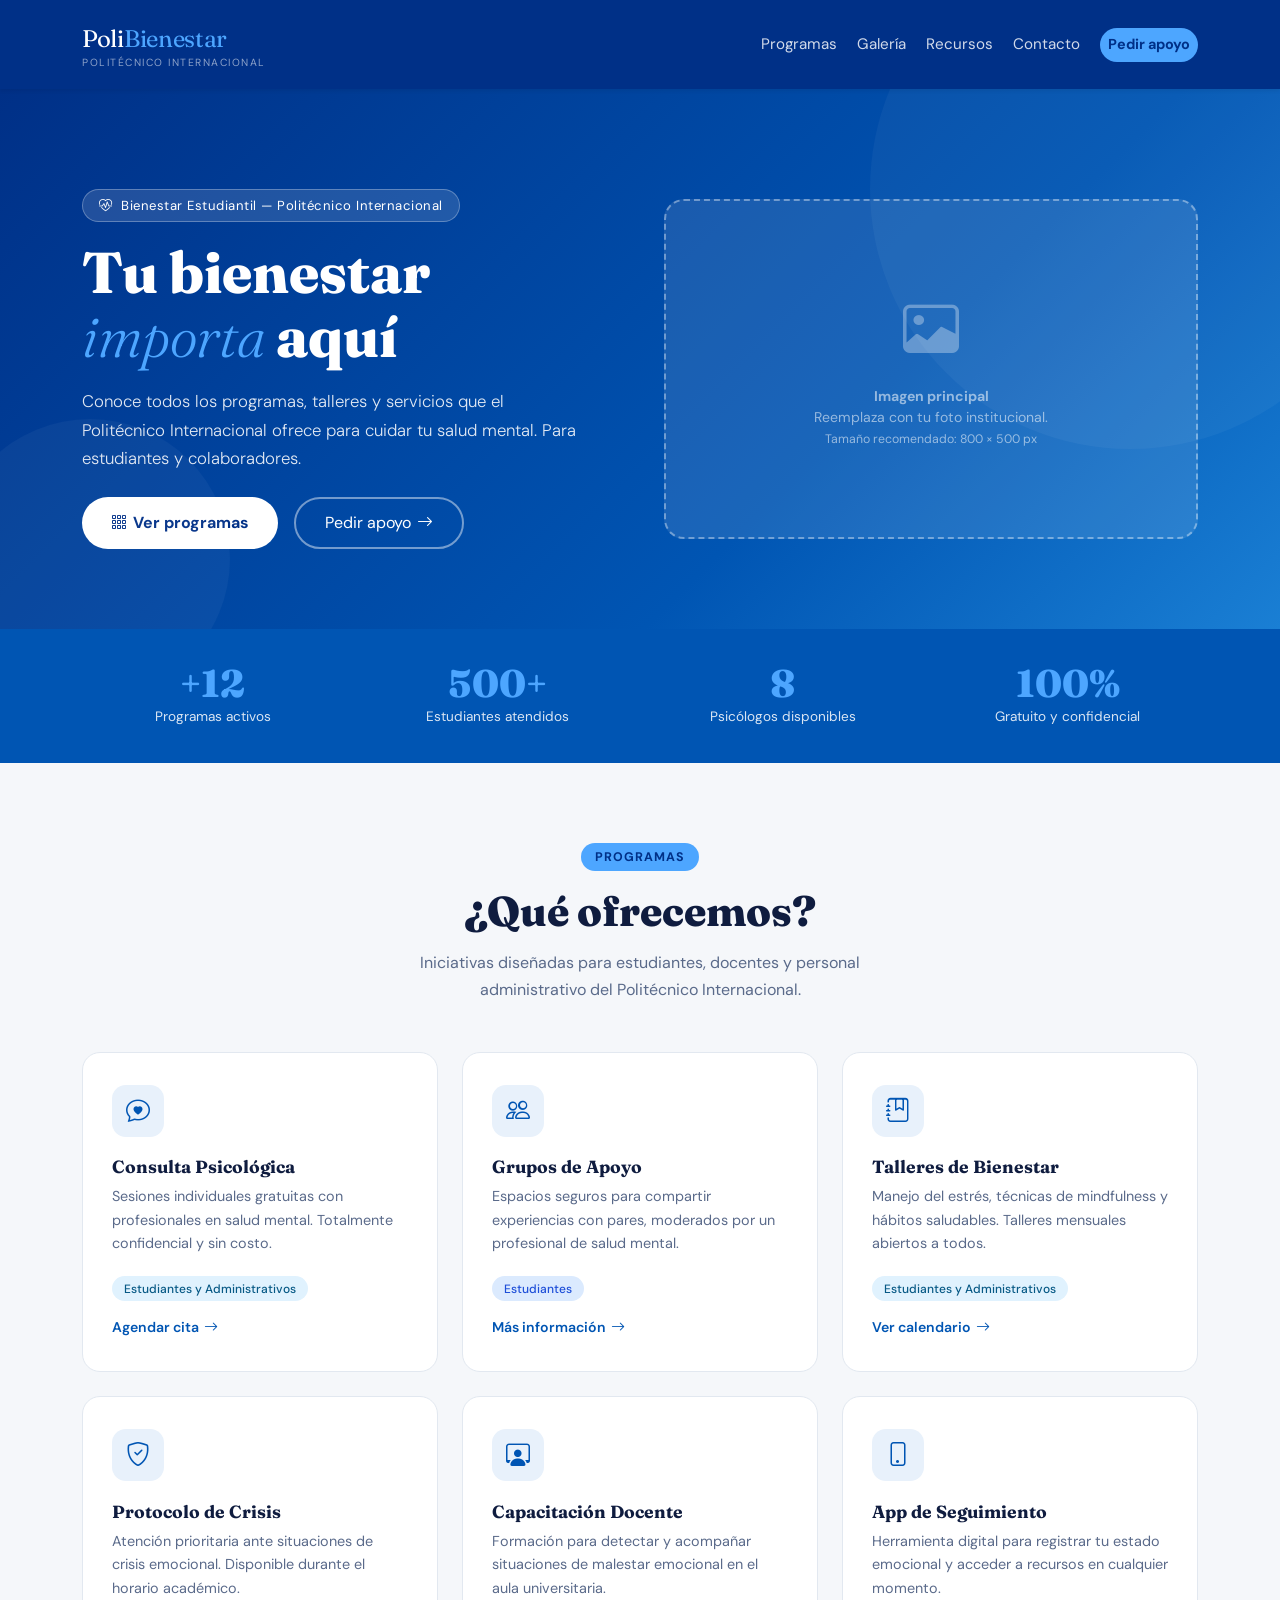
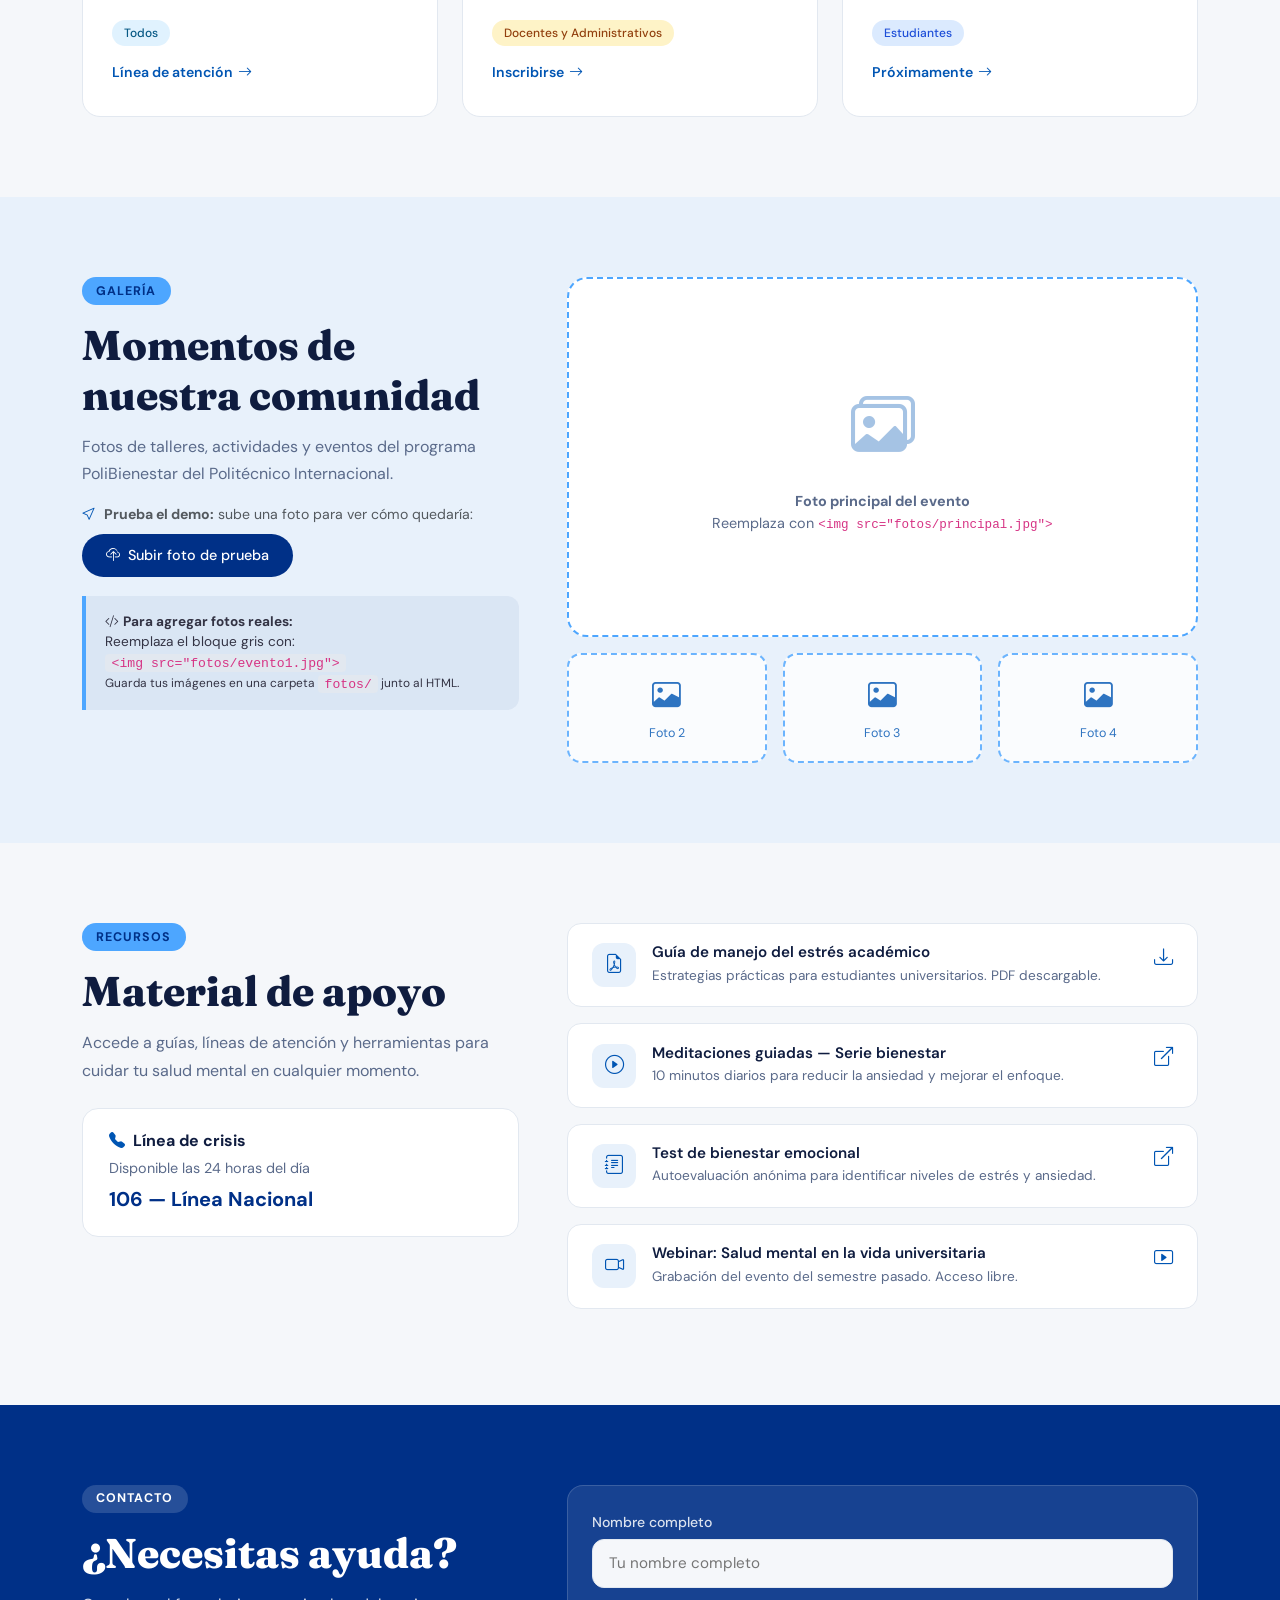
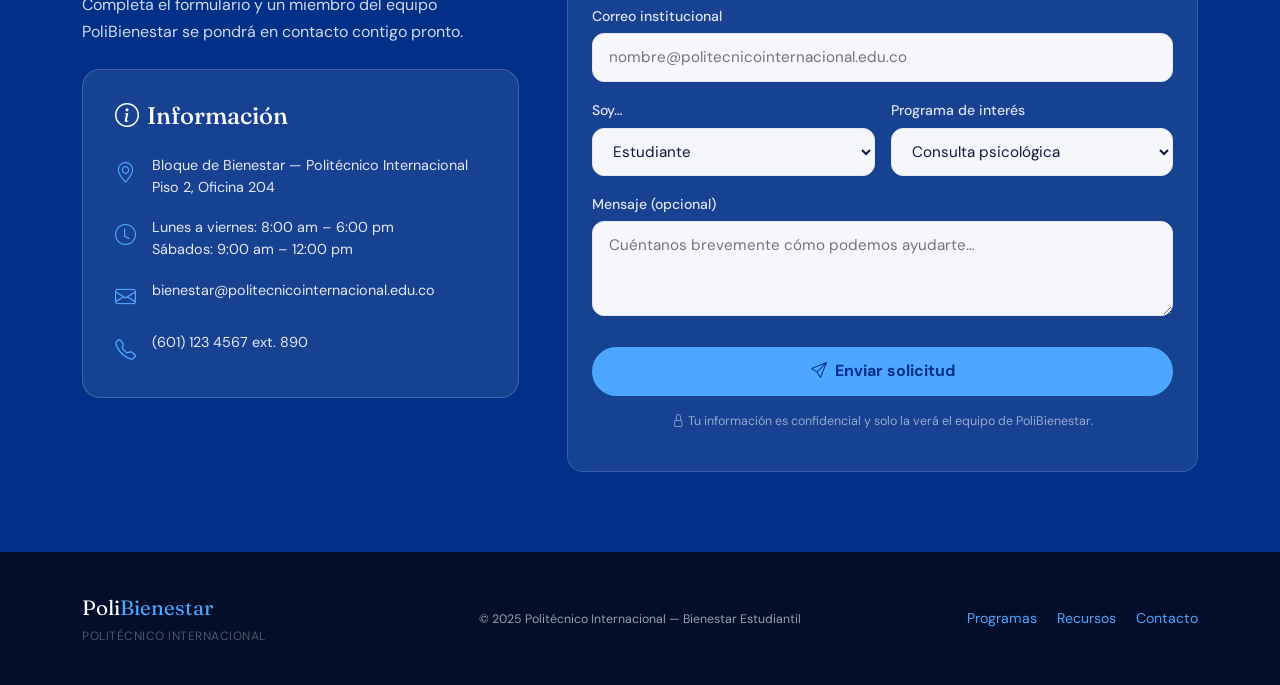
==== index.html @ 29e84a60 "Add files via upload" ====
<!DOCTYPE html>
<html lang="es">
<head>
  <meta charset="UTF-8" />
  <meta name="viewport" content="width=device-width, initial-scale=1.0"/>
  <title>PoliBienestar — Politécnico Internacional</title>

  <!-- Bootstrap 5 -->
  <link href="https://cdn.jsdelivr.net/npm/bootstrap@5.3.3/dist/css/bootstrap.min.css" rel="stylesheet"/>
  <!-- Bootstrap Icons -->
  <link href="https://cdn.jsdelivr.net/npm/bootstrap-icons@1.11.3/font/bootstrap-icons.min.css" rel="stylesheet"/>
  <!-- Google Fonts -->
  <link href="https://fonts.googleapis.com/css2?family=Fraunces:ital,wght@0,300;0,600;0,800;1,300&family=DM+Sans:wght@300;400;500&display=swap" rel="stylesheet"/>
  <!-- Estilos personalizados PoliBienestar -->
  <link href="styles.css" rel="stylesheet"/>
</head>
<body>

<!-- ══════════ NAVBAR ══════════ -->
<nav class="pb-navbar navbar navbar-expand-lg sticky-top shadow-sm">
  <div class="container">

    <a class="pb-navbar-brand navbar-brand" href="#">
      Poli<span>Bienestar</span>
      <small>Politécnico Internacional</small>
    </a>

    <button class="navbar-toggler pb-navbar-toggler" type="button"
            data-bs-toggle="collapse" data-bs-target="#navMenu">
      <span class="navbar-toggler-icon pb-navbar-toggler-icon"></span>
    </button>

    <div class="collapse navbar-collapse" id="navMenu">
      <ul class="navbar-nav ms-auto mb-2 mb-lg-0 align-items-lg-center gap-lg-1">
        <li class="nav-item"><a class="pb-nav-link nav-link" href="#programas">Programas</a></li>
        <li class="nav-item"><a class="pb-nav-link nav-link" href="#galeria">Galería</a></li>
        <li class="nav-item"><a class="pb-nav-link nav-link" href="#recursos">Recursos</a></li>
        <li class="nav-item"><a class="pb-nav-link nav-link" href="#contacto">Contacto</a></li>
        <li class="nav-item ms-lg-2">
          <a class="pb-btn-nav nav-link" href="#contacto">Pedir apoyo</a>
        </li>
      </ul>
    </div>
  </div>
</nav>

<!-- ══════════ HERO ══════════ -->
<section class="pb-hero">
  <div class="container">
    <div class="row align-items-center g-5">

      <div class="col-lg-6">
        <div class="pb-hero-badge">
          <i class="bi bi-heart-pulse me-1"></i> Bienestar Estudiantil — Politécnico Internacional
        </div>
        <h1>Tu bienestar<br/><em>importa</em> aquí</h1>
        <p class="lead mb-4">
          Conoce todos los programas, talleres y servicios que el Politécnico Internacional ofrece para cuidar tu salud mental. Para estudiantes y colaboradores.
        </p>
        <div class="d-flex flex-wrap gap-3">
          <a href="#programas" class="pb-btn-hero-primary">
            <i class="bi bi-grid-3x3-gap"></i> Ver programas
          </a>
          <a href="#contacto" class="pb-btn-hero-secondary">
            Pedir apoyo <i class="bi bi-arrow-right"></i>
          </a>
        </div>
      </div>

      <!-- IMAGEN HERO
           💡 Cuando tengas tu foto, reemplaza el div.pb-hero-img-box por:
           <img src="imagenes/hero.jpg" class="pb-hero-img-real" alt="Estudiantes Politécnico Internacional"> -->
      <div class="col-lg-6">
        <div class="pb-hero-img-box">
          <i class="bi bi-image"></i>
          <p><strong>Imagen principal</strong><br/>
          Reemplaza con tu foto institucional.<br/>
          <small>Tamaño recomendado: 800 × 500 px</small></p>
        </div>
      </div>

    </div>
  </div>
</section>

<!-- ══════════ ESTADÍSTICAS ══════════ -->
<div class="pb-stats-strip">
  <div class="container">
    <div class="row g-4 text-center">
      <div class="col-6 col-md-3">
        <div class="pb-stat-num">+12</div>
        <div class="pb-stat-label">Programas activos</div>
      </div>
      <div class="col-6 col-md-3">
        <div class="pb-stat-num">500+</div>
        <div class="pb-stat-label">Estudiantes atendidos</div>
      </div>
      <div class="col-6 col-md-3">
        <div class="pb-stat-num">8</div>
        <div class="pb-stat-label">Psicólogos disponibles</div>
      </div>
      <div class="col-6 col-md-3">
        <div class="pb-stat-num">100%</div>
        <div class="pb-stat-label">Gratuito y confidencial</div>
      </div>
    </div>
  </div>
</div>

<!-- ══════════ PROGRAMAS ══════════ -->
<section id="programas">
  <div class="container">
    <div class="text-center mb-5">
      <span class="pb-section-tag">Programas</span>
      <h2 class="pb-section-title">¿Qué ofrecemos?</h2>
      <p class="pb-section-subtitle mx-auto">
        Iniciativas diseñadas para estudiantes, docentes y personal administrativo del Politécnico Internacional.
      </p>
    </div>
    <div class="row g-4">

      <div class="col-md-6 col-lg-4">
        <div class="pb-prog-card">
          <div class="pb-prog-icon"><i class="bi bi-chat-heart"></i></div>
          <h5>Consulta Psicológica</h5>
          <p>Sesiones individuales gratuitas con profesionales en salud mental. Totalmente confidencial y sin costo.</p>
          <div class="mb-3"><span class="pb-badge pb-badge-todos">Estudiantes y Administrativos</span></div>
          <a href="#contacto" class="pb-btn-card">Agendar cita <i class="bi bi-arrow-right"></i></a>
        </div>
      </div>

      <div class="col-md-6 col-lg-4">
        <div class="pb-prog-card">
          <div class="pb-prog-icon"><i class="bi bi-people"></i></div>
          <h5>Grupos de Apoyo</h5>
          <p>Espacios seguros para compartir experiencias con pares, moderados por un profesional de salud mental.</p>
          <div class="mb-3"><span class="pb-badge pb-badge-est">Estudiantes</span></div>
          <a href="#contacto" class="pb-btn-card">Más información <i class="bi bi-arrow-right"></i></a>
        </div>
      </div>

      <div class="col-md-6 col-lg-4">
        <div class="pb-prog-card">
          <div class="pb-prog-icon"><i class="bi bi-journal-bookmark"></i></div>
          <h5>Talleres de Bienestar</h5>
          <p>Manejo del estrés, técnicas de mindfulness y hábitos saludables. Talleres mensuales abiertos a todos.</p>
          <div class="mb-3"><span class="pb-badge pb-badge-todos">Estudiantes y Administrativos</span></div>
          <a href="#contacto" class="pb-btn-card">Ver calendario <i class="bi bi-arrow-right"></i></a>
        </div>
      </div>

      <div class="col-md-6 col-lg-4">
        <div class="pb-prog-card">
          <div class="pb-prog-icon"><i class="bi bi-shield-check"></i></div>
          <h5>Protocolo de Crisis</h5>
          <p>Atención prioritaria ante situaciones de crisis emocional. Disponible durante el horario académico.</p>
          <div class="mb-3"><span class="pb-badge pb-badge-todos">Todos</span></div>
          <a href="#contacto" class="pb-btn-card">Línea de atención <i class="bi bi-arrow-right"></i></a>
        </div>
      </div>

      <div class="col-md-6 col-lg-4">
        <div class="pb-prog-card">
          <div class="pb-prog-icon"><i class="bi bi-person-workspace"></i></div>
          <h5>Capacitación Docente</h5>
          <p>Formación para detectar y acompañar situaciones de malestar emocional en el aula universitaria.</p>
          <div class="mb-3"><span class="pb-badge pb-badge-adm">Docentes y Administrativos</span></div>
          <a href="#contacto" class="pb-btn-card">Inscribirse <i class="bi bi-arrow-right"></i></a>
        </div>
      </div>

      <div class="col-md-6 col-lg-4">
        <div class="pb-prog-card">
          <div class="pb-prog-icon"><i class="bi bi-phone"></i></div>
          <h5>App de Seguimiento</h5>
          <p>Herramienta digital para registrar tu estado emocional y acceder a recursos en cualquier momento.</p>
          <div class="mb-3"><span class="pb-badge pb-badge-est">Estudiantes</span></div>
          <a href="#" class="pb-btn-card">Próximamente <i class="bi bi-arrow-right"></i></a>
        </div>
      </div>

    </div>
  </div>
</section>

<!-- ══════════ GALERÍA ══════════ -->
<section id="galeria" class="pb-section-alt">
  <div class="container">
    <div class="row align-items-start g-5">

      <div class="col-lg-5">
        <span class="pb-section-tag">Galería</span>
        <h2 class="pb-section-title">Momentos de nuestra comunidad</h2>
        <p class="pb-section-subtitle mb-3">
          Fotos de talleres, actividades y eventos del programa PoliBienestar del Politécnico Internacional.
        </p>
        <p class="text-muted" style="font-size:.88rem; margin-bottom:.6rem;">
          <i class="bi bi-cursor me-1" style="color:var(--pb-azul-med);"></i>
          <strong>Prueba el demo:</strong> sube una foto para ver cómo quedaría:
        </p>
        <label class="pb-btn-upload" for="fotoInput">
          <i class="bi bi-cloud-upload"></i> Subir foto de prueba
        </label>
        <input type="file" id="fotoInput" accept="image/*" style="display:none" onchange="previewFoto(event)"/>

        <div class="pb-foto-hint">
          <strong><i class="bi bi-code-slash me-1"></i>Para agregar fotos reales:</strong><br/>
          Reemplaza el bloque gris con:<br/>
          <code>&lt;img src="fotos/evento1.jpg"&gt;</code><br/>
          <small>Guarda tus imágenes en una carpeta <code>fotos/</code> junto al HTML.</small>
        </div>
      </div>

      <div class="col-lg-7">
        <div class="row g-3">
          <div class="col-12">
            <!-- 💡 Reemplaza con: <img src="fotos/principal.jpg" style="width:100%;height:360px;object-fit:cover;border-radius:20px;" alt="Evento"> -->
            <div class="pb-foto-principal" id="fotoMain">
              <i class="bi bi-images"></i>
              <p><strong>Foto principal del evento</strong><br/>
              Reemplaza con <code>&lt;img src="fotos/principal.jpg"&gt;</code></p>
            </div>
          </div>
          <div class="col-4">
            <div class="pb-foto-thumb"><i class="bi bi-image"></i><span>Foto 2</span></div>
          </div>
          <div class="col-4">
            <div class="pb-foto-thumb"><i class="bi bi-image"></i><span>Foto 3</span></div>
          </div>
          <div class="col-4">
            <div class="pb-foto-thumb"><i class="bi bi-image"></i><span>Foto 4</span></div>
          </div>
        </div>
      </div>

    </div>
  </div>
</section>

<!-- ══════════ RECURSOS ══════════ -->
<section id="recursos">
  <div class="container">
    <div class="row g-5 align-items-start">
      <div class="col-lg-5">
        <span class="pb-section-tag">Recursos</span>
        <h2 class="pb-section-title">Material de apoyo</h2>
        <p class="pb-section-subtitle mb-4">
          Accede a guías, líneas de atención y herramientas para cuidar tu salud mental en cualquier momento.
        </p>
        <div class="pb-crisis-box">
          <h6 class="fw-bold mb-2">
            <i class="bi bi-telephone-fill me-2" style="color:var(--pb-azul-med);"></i>Línea de crisis
          </h6>
          <p class="mb-1" style="font-size:.9rem; color:#5a6a8a;">Disponible las 24 horas del día</p>
          <p class="fw-bold fs-5 mb-0" style="color:var(--pb-azul);">106 — Línea Nacional</p>
        </div>
      </div>
      <div class="col-lg-7">
        <a href="#" class="pb-rec-item">
          <div class="pb-rec-icon"><i class="bi bi-file-earmark-pdf"></i></div>
          <div><h6>Guía de manejo del estrés académico</h6><p>Estrategias prácticas para estudiantes universitarios. PDF descargable.</p></div>
          <i class="bi bi-download ms-auto" style="font-size:1.2rem; color:var(--pb-azul-med);"></i>
        </a>
        <a href="#" class="pb-rec-item">
          <div class="pb-rec-icon"><i class="bi bi-play-circle"></i></div>
          <div><h6>Meditaciones guiadas — Serie bienestar</h6><p>10 minutos diarios para reducir la ansiedad y mejorar el enfoque.</p></div>
          <i class="bi bi-box-arrow-up-right ms-auto" style="font-size:1.2rem; color:var(--pb-azul-med);"></i>
        </a>
        <a href="#" class="pb-rec-item">
          <div class="pb-rec-icon"><i class="bi bi-journal-text"></i></div>
          <div><h6>Test de bienestar emocional</h6><p>Autoevaluación anónima para identificar niveles de estrés y ansiedad.</p></div>
          <i class="bi bi-box-arrow-up-right ms-auto" style="font-size:1.2rem; color:var(--pb-azul-med);"></i>
        </a>
        <a href="#" class="pb-rec-item">
          <div class="pb-rec-icon"><i class="bi bi-camera-video"></i></div>
          <div><h6>Webinar: Salud mental en la vida universitaria</h6><p>Grabación del evento del semestre pasado. Acceso libre.</p></div>
          <i class="bi bi-play-btn ms-auto" style="font-size:1.2rem; color:var(--pb-azul-med);"></i>
        </a>
      </div>
    </div>
  </div>
</section>

<!-- ══════════ CONTACTO ══════════ -->
<section id="contacto">
  <div class="container">
    <div class="row g-5 align-items-start">

      <div class="col-lg-5">
        <span class="pb-section-tag" style="background:rgba(255,255,255,.15); color:#fff;">Contacto</span>
        <h2 class="pb-section-title">¿Necesitas ayuda?</h2>
        <p class="mb-4" style="color:rgba(255,255,255,.82); line-height:1.7;">
          Completa el formulario y un miembro del equipo PoliBienestar se pondrá en contacto contigo pronto.
        </p>
        <div class="pb-contact-info-box">
          <h4 class="mb-4"><i class="bi bi-info-circle me-2"></i>Información</h4>
          <div class="pb-contact-row">
            <i class="bi bi-geo-alt"></i>
            <span>Bloque de Bienestar — Politécnico Internacional<br/>Piso 2, Oficina 204</span>
          </div>
          <div class="pb-contact-row">
            <i class="bi bi-clock"></i>
            <span>Lunes a viernes: 8:00 am – 6:00 pm<br/>Sábados: 9:00 am – 12:00 pm</span>
          </div>
          <div class="pb-contact-row">
            <i class="bi bi-envelope"></i>
            <span>bienestar@politecnicointernacional.edu.co</span>
          </div>
          <div class="pb-contact-row mb-0">
            <i class="bi bi-telephone"></i>
            <span>(601) 123 4567 ext. 890</span>
          </div>
        </div>
      </div>

      <div class="col-lg-7">
        <div class="p-4 rounded-4" style="background:rgba(255,255,255,.09); border:1px solid rgba(255,255,255,.15);">
          <div class="mb-3">
            <label class="pb-form-label">Nombre completo</label>
            <input type="text" class="pb-form-control" placeholder="Tu nombre completo"/>
          </div>
          <div class="mb-3">
            <label class="pb-form-label">Correo institucional</label>
            <input type="email" class="pb-form-control" placeholder="nombre@politecnicointernacional.edu.co"/>
          </div>
          <div class="row g-3 mb-3">
            <div class="col-sm-6">
              <label class="pb-form-label">Soy…</label>
              <select class="pb-form-select">
                <option>Estudiante</option>
                <option>Docente</option>
                <option>Administrativo</option>
              </select>
            </div>
            <div class="col-sm-6">
              <label class="pb-form-label">Programa de interés</label>
              <select class="pb-form-select">
                <option>Consulta psicológica</option>
                <option>Grupos de apoyo</option>
                <option>Talleres de bienestar</option>
                <option>Otro</option>
              </select>
            </div>
          </div>
          <div class="mb-4">
            <label class="pb-form-label">Mensaje (opcional)</label>
            <textarea class="pb-form-control" rows="3" placeholder="Cuéntanos brevemente cómo podemos ayudarte…"></textarea>
          </div>
          <button class="pb-btn-submit" type="button">
            <i class="bi bi-send me-2"></i>Enviar solicitud
          </button>
          <p class="text-center mt-3" style="font-size:.78rem; opacity:.55;">
            <i class="bi bi-lock me-1"></i>Tu información es confidencial y solo la verá el equipo de PoliBienestar.
          </p>
        </div>
      </div>

    </div>
  </div>
</section>

<!-- ══════════ FOOTER ══════════ -->
<footer class="pb-footer">
  <div class="container">
    <div class="row align-items-center g-3">
      <div class="col-md-4">
        <div class="pb-footer-brand mb-1">Poli<span>Bienestar</span></div>
        <div class="pb-footer-sub">Politécnico Internacional</div>
      </div>
      <div class="col-md-4 text-md-center">
        <small>© 2025 Politécnico Internacional — Bienestar Estudiantil</small>
      </div>
      <div class="col-md-4 text-md-end">
        <a href="#programas" class="me-3">Programas</a>
        <a href="#recursos" class="me-3">Recursos</a>
        <a href="#contacto">Contacto</a>
      </div>
    </div>
  </div>
</footer>

<!-- Botón volver arriba -->
<button class="pb-scroll-top" id="scrollTop" title="Volver arriba">
  <i class="bi bi-chevron-up"></i>
</button>

<!-- Bootstrap JS -->
<script src="https://cdn.jsdelivr.net/npm/bootstrap@5.3.3/dist/js/bootstrap.bundle.min.js"></script>
<script>
  // Scroll to top
  const btnTop = document.getElementById('scrollTop');
  window.addEventListener('scroll', () => btnTop.classList.toggle('show', window.scrollY > 300));
  btnTop.addEventListener('click', () => window.scrollTo({ top: 0, behavior: 'smooth' }));

  // Smooth scroll para links internos
  document.querySelectorAll('a[href^="#"]').forEach(a => {
    a.addEventListener('click', e => {
      const target = document.querySelector(a.getAttribute('href'));
      if (target) { e.preventDefault(); target.scrollIntoView({ behavior: 'smooth', block: 'start' }); }
    });
  });

  // Preview de foto en galería (demo interactivo)
  function previewFoto(event) {
    const file = event.target.files[0];
    if (!file) return;
    const reader = new FileReader();
    reader.onload = e => {
      const box = document.getElementById('fotoMain');
      box.innerHTML = `<img src="${e.target.result}"
        style="width:100%; height:100%; object-fit:cover; border-radius:18px;"
        alt="Foto del evento"/>`;
      box.style.border = 'none';
      box.style.padding = '0';
    };
    reader.readAsDataURL(file);
  }
</script>
</body>
</html>
---- styles.css ----
/* ═══════════════════════════════════════════════════════
   polobienestar.css
   Estilos personalizados para PoliBienestar
   Politécnico Internacional
═══════════════════════════════════════════════════════ */

/* ── PALETA DE COLORES ──────────────────────────────────
   --pb-azul        #003087   Azul oscuro institucional
   --pb-azul-med    #0055b3   Azul medio (gradientes)
   --pb-azul-claro  #4da6ff   Acento cielo / hover
   --pb-azul-palido #e8f1fb   Fondos alternos suaves
   --pb-gris        #f5f7fa   Fondo general de página
   --pb-gris-dark   #e2e8f0   Bordes y separadores
   --pb-texto       #0f1c3f   Texto principal oscuro
   --pb-blanco      #ffffff   Blanco puro
──────────────────────────────────────────────────────── */
:root {
  --pb-azul:        #003087;
  --pb-azul-med:    #0055b3;
  --pb-azul-claro:  #4da6ff;
  --pb-azul-palido: #e8f1fb;
  --pb-gris:        #f5f7fa;
  --pb-gris-dark:   #e2e8f0;
  --pb-texto:       #0f1c3f;
  --pb-blanco:      #ffffff;
}

* { box-sizing: border-box; }

body {
  font-family: 'DM Sans', sans-serif;
  background-color: var(--pb-gris);
  color: var(--pb-texto);
  overflow-x: hidden;
}

h1, h2, h3, h4, h5 { font-family: 'Fraunces', serif; }

/* ── NAVBAR ──────────────────────────────────────────── */
.pb-navbar {
  background-color: var(--pb-azul);
  padding: 1rem 2rem;
}

.pb-navbar-brand {
  font-family: 'Fraunces', serif;
  font-size: 1.5rem;
  color: var(--pb-blanco) !important;
  letter-spacing: -.3px;
}

.pb-navbar-brand span {
  color: var(--pb-azul-claro);
}

.pb-navbar-brand small {
  display: block;
  font-family: 'DM Sans', sans-serif;
  font-size: .65rem;
  letter-spacing: 1.5px;
  text-transform: uppercase;
  color: rgba(255, 255, 255, .55);
  font-weight: 400;
  line-height: 1;
  margin-top: 1px;
}

.pb-nav-link {
  color: rgba(255, 255, 255, .82) !important;
  font-size: .95rem;
  transition: color .2s;
}

.pb-nav-link:hover {
  color: var(--pb-azul-claro) !important;
}

.pb-navbar-toggler {
  border-color: var(--pb-azul-claro);
}

.pb-navbar-toggler-icon {
  background-image: url("data:image/svg+xml,%3csvg xmlns='http://www.w3.org/2000/svg' viewBox='0 0 30 30'%3e%3cpath stroke='%234da6ff' stroke-linecap='round' stroke-miterlimit='10' stroke-width='2' d='M4 7h22M4 15h22M4 23h22'/%3e%3c/svg%3e");
}

.pb-btn-nav {
  background-color: var(--pb-azul-claro);
  color: var(--pb-azul) !important;
  font-weight: 700;
  border-radius: 50px;
  padding: .4rem 1.2rem;
  font-size: .9rem;
  transition: background .2s, transform .15s;
}

.pb-btn-nav:hover {
  background-color: var(--pb-blanco);
  transform: translateY(-1px);
}

/* ── HERO ────────────────────────────────────────────── */
.pb-hero {
  background: linear-gradient(135deg, var(--pb-azul) 0%, var(--pb-azul-med) 65%, #1a7fd4 100%);
  color: var(--pb-blanco);
  padding: 100px 0 80px;
  position: relative;
  overflow: hidden;
}

.pb-hero::before {
  content: '';
  position: absolute;
  width: 520px;
  height: 520px;
  border-radius: 50%;
  background: rgba(255, 255, 255, .04);
  top: -160px;
  right: -110px;
}

.pb-hero::after {
  content: '';
  position: absolute;
  width: 280px;
  height: 280px;
  border-radius: 50%;
  background: rgba(255, 255, 255, .04);
  bottom: -70px;
  left: -50px;
}

.pb-hero-badge {
  display: inline-block;
  background: rgba(255, 255, 255, .13);
  border: 1px solid rgba(255, 255, 255, .28);
  color: var(--pb-blanco);
  border-radius: 50px;
  padding: .35rem 1rem;
  font-size: .82rem;
  letter-spacing: .5px;
  margin-bottom: 1.2rem;
}

.pb-hero h1 {
  font-size: clamp(2.2rem, 5vw, 3.6rem);
  font-weight: 800;
  line-height: 1.1;
  margin-bottom: 1.2rem;
}

.pb-hero h1 em {
  font-style: italic;
  font-weight: 300;
  color: var(--pb-azul-claro);
}

.pb-hero p.lead {
  font-size: 1.05rem;
  opacity: .88;
  max-width: 500px;
  line-height: 1.7;
}

.pb-btn-hero-primary {
  background-color: var(--pb-blanco);
  color: var(--pb-azul);
  font-weight: 700;
  border-radius: 50px;
  padding: .75rem 1.8rem;
  font-size: 1rem;
  border: none;
  transition: transform .2s, box-shadow .2s;
  text-decoration: none;
  display: inline-flex;
  align-items: center;
  gap: .4rem;
}

.pb-btn-hero-primary:hover {
  transform: translateY(-2px);
  box-shadow: 0 8px 24px rgba(0, 0, 0, .2);
  color: var(--pb-azul);
}

.pb-btn-hero-secondary {
  background: transparent;
  color: var(--pb-blanco);
  border: 2px solid rgba(255, 255, 255, .45);
  border-radius: 50px;
  padding: .75rem 1.8rem;
  font-size: 1rem;
  text-decoration: none;
  display: inline-flex;
  align-items: center;
  gap: .4rem;
  transition: border-color .2s, background .2s;
}

.pb-btn-hero-secondary:hover {
  border-color: var(--pb-blanco);
  background: rgba(255, 255, 255, .1);
  color: var(--pb-blanco);
}

/* Placeholder imagen hero */
.pb-hero-img-box {
  background: rgba(255, 255, 255, .1);
  border: 2px dashed rgba(255, 255, 255, .38);
  border-radius: 20px;
  height: 340px;
  display: flex;
  flex-direction: column;
  align-items: center;
  justify-content: center;
  color: rgba(255, 255, 255, .72);
  text-align: center;
  padding: 2rem;
  position: relative;
  z-index: 1;
}

.pb-hero-img-box i {
  font-size: 3.5rem;
  opacity: .45;
  margin-bottom: .8rem;
}

.pb-hero-img-box p {
  font-size: .88rem;
  margin: 0;
  opacity: .75;
}

/*
  Imagen real del hero.
  Cuando tengas la foto, reemplaza el div.pb-hero-img-box con:
  <img src="imagenes/hero.jpg" class="pb-hero-img-real" alt="Estudiantes Politécnico Internacional">
*/
.pb-hero-img-real {
  width: 100%;
  height: 340px;
  object-fit: cover;
  border-radius: 20px;
  position: relative;
  z-index: 1;
}

/* ── BANDA DE ESTADÍSTICAS ───────────────────────────── */
.pb-stats-strip {
  background-color: var(--pb-azul-med);
  color: var(--pb-blanco);
  padding: 2.2rem 0;
}

.pb-stat-num {
  font-family: 'Fraunces', serif;
  font-size: 2.4rem;
  font-weight: 800;
  color: var(--pb-azul-claro);
  line-height: 1;
}

.pb-stat-label {
  font-size: .85rem;
  opacity: .85;
  margin-top: .3rem;
}

/* ── SECCIONES GENÉRICAS ─────────────────────────────── */
section {
  padding: 80px 0;
}

.pb-section-tag {
  display: inline-block;
  background: var(--pb-azul-claro);
  color: var(--pb-azul);
  font-size: .78rem;
  font-weight: 700;
  letter-spacing: 1px;
  text-transform: uppercase;
  border-radius: 50px;
  padding: .3rem .9rem;
  margin-bottom: 1rem;
}

.pb-section-title {
  font-size: clamp(1.8rem, 3.5vw, 2.6rem);
  font-weight: 800;
  line-height: 1.2;
  margin-bottom: .75rem;
}

.pb-section-subtitle {
  font-size: 1rem;
  color: #5a6a8a;
  max-width: 520px;
  line-height: 1.7;
}

.pb-section-alt {
  background-color: var(--pb-azul-palido);
}

/* ── TARJETAS DE PROGRAMAS ───────────────────────────── */
.pb-prog-card {
  background: var(--pb-blanco);
  border-radius: 18px;
  padding: 2rem 1.8rem;
  border: 1.5px solid var(--pb-gris-dark);
  height: 100%;
  transition: transform .25s, box-shadow .25s, border-color .25s;
}

.pb-prog-card:hover {
  transform: translateY(-6px);
  box-shadow: 0 16px 40px rgba(0, 48, 135, .12);
  border-color: var(--pb-azul-claro);
}

.pb-prog-icon {
  width: 52px;
  height: 52px;
  background: var(--pb-azul-palido);
  border-radius: 14px;
  display: flex;
  align-items: center;
  justify-content: center;
  font-size: 1.5rem;
  color: var(--pb-azul-med);
  margin-bottom: 1.2rem;
}

.pb-prog-card h5 {
  font-size: 1.1rem;
  font-weight: 700;
  margin-bottom: .5rem;
}

.pb-prog-card p {
  font-size: .9rem;
  color: #5a6a8a;
  line-height: 1.65;
  margin-bottom: 1.2rem;
}

/* Badges de público objetivo */
.pb-badge {
  font-size: .75rem;
  font-weight: 500;
  border-radius: 50px;
  padding: .3rem .75rem;
}

.pb-badge-est   { background: #dbeafe; color: #1d4ed8; } /* Estudiantes  */
.pb-badge-adm   { background: #fef3c7; color: #92400e; } /* Administrativos */
.pb-badge-todos { background: #e0f2fe; color: #075985; } /* Todos        */

.pb-btn-card {
  color: var(--pb-azul-med);
  font-weight: 600;
  font-size: .88rem;
  text-decoration: none;
  display: inline-flex;
  align-items: center;
  gap: .3rem;
  transition: gap .2s;
}

.pb-btn-card:hover {
  gap: .6rem;
  color: var(--pb-azul);
}

/* ── GALERÍA DE FOTOS ────────────────────────────────── */
#galeria {
  background-color: var(--pb-azul-palido);
}

/* Foto principal grande */
.pb-foto-principal {
  border-radius: 20px;
  border: 2px dashed var(--pb-azul-claro);
  height: 360px;
  display: flex;
  flex-direction: column;
  align-items: center;
  justify-content: center;
  background: var(--pb-blanco);
  text-align: center;
  padding: 2rem;
}

.pb-foto-principal i {
  font-size: 4rem;
  color: var(--pb-azul-med);
  opacity: .35;
  margin-bottom: 1rem;
}

.pb-foto-principal p {
  font-size: .9rem;
  color: #5a6a8a;
  margin: 0;
}

/*
  Para reemplazar el placeholder por una imagen real:
  <img src="fotos/principal.jpg"
       style="width:100%; height:360px; object-fit:cover; border-radius:20px;"
       alt="Evento PoliBienestar">
*/

/* Miniaturas de galería */
.pb-foto-thumb {
  border-radius: 14px;
  background: var(--pb-blanco);
  border: 2px dashed var(--pb-azul-claro);
  height: 110px;
  display: flex;
  flex-direction: column;
  align-items: center;
  justify-content: center;
  color: var(--pb-azul-med);
  font-size: .78rem;
  text-align: center;
  padding: .8rem;
  opacity: .8;
}

.pb-foto-thumb i {
  font-size: 1.8rem;
  margin-bottom: .4rem;
}

/* Caja de ayuda para el desarrollador */
.pb-foto-hint {
  background: rgba(0, 48, 135, .06);
  border-left: 4px solid var(--pb-azul-claro);
  border-radius: 0 12px 12px 0;
  padding: 1rem 1.2rem;
  font-size: .85rem;
  color: #334;
  margin-top: 1.2rem;
}

.pb-foto-hint code {
  background: var(--pb-gris-dark);
  padding: .1rem .4rem;
  border-radius: 4px;
  font-size: .82rem;
}

/* Botón subir foto (demo interactivo) */
.pb-btn-upload {
  background: var(--pb-azul);
  color: var(--pb-blanco);
  border: none;
  border-radius: 50px;
  padding: .65rem 1.5rem;
  font-size: .9rem;
  font-weight: 500;
  cursor: pointer;
  transition: background .2s, transform .15s;
  display: inline-flex;
  align-items: center;
  gap: .5rem;
}

.pb-btn-upload:hover {
  background: var(--pb-azul-med);
  transform: translateY(-1px);
}

/* ── RECURSOS ────────────────────────────────────────── */
.pb-rec-item {
  display: flex;
  align-items: flex-start;
  gap: 1rem;
  padding: 1.2rem 1.5rem;
  background: var(--pb-blanco);
  border-radius: 14px;
  border: 1.5px solid var(--pb-gris-dark);
  margin-bottom: 1rem;
  text-decoration: none;
  color: inherit;
  transition: border-color .2s, box-shadow .2s;
}

.pb-rec-item:hover {
  border-color: var(--pb-azul-claro);
  box-shadow: 0 6px 20px rgba(0, 48, 135, .08);
  color: inherit;
}

.pb-rec-icon {
  width: 44px;
  height: 44px;
  min-width: 44px;
  background: var(--pb-azul-palido);
  border-radius: 12px;
  display: flex;
  align-items: center;
  justify-content: center;
  font-size: 1.2rem;
  color: var(--pb-azul-med);
}

.pb-rec-item h6 {
  font-size: .95rem;
  font-weight: 600;
  margin-bottom: .25rem;
}

.pb-rec-item p {
  font-size: .85rem;
  color: #5a6a8a;
  margin: 0;
}

/* ── SECCIÓN CONTACTO ────────────────────────────────── */
#contacto {
  background: var(--pb-azul);
  color: var(--pb-blanco);
}

.pb-form-label {
  font-size: .88rem;
  font-weight: 500;
  margin-bottom: .4rem;
  color: rgba(255, 255, 255, .85);
}

.pb-form-control,
.pb-form-select {
  border-radius: 12px;
  border: 1.5px solid var(--pb-gris-dark);
  padding: .75rem 1rem;
  font-size: .95rem;
  background: var(--pb-gris);
  color: var(--pb-texto);
  transition: border-color .2s, box-shadow .2s;
  width: 100%;
}

.pb-form-control:focus,
.pb-form-select:focus {
  outline: none;
  border-color: var(--pb-azul-claro);
  box-shadow: 0 0 0 3px rgba(77, 166, 255, .25);
  background: var(--pb-blanco);
}

.pb-btn-submit {
  background: var(--pb-azul-claro);
  color: var(--pb-azul);
  font-weight: 700;
  border: none;
  border-radius: 50px;
  padding: .8rem 2.2rem;
  font-size: 1rem;
  transition: background .2s, transform .15s;
  width: 100%;
  cursor: pointer;
}

.pb-btn-submit:hover {
  background: var(--pb-blanco);
  transform: translateY(-2px);
}

.pb-contact-info-box {
  background: rgba(255, 255, 255, .09);
  border: 1px solid rgba(255, 255, 255, .18);
  border-radius: 18px;
  padding: 2rem;
}

.pb-contact-row {
  display: flex;
  align-items: flex-start;
  gap: 1rem;
  margin-bottom: 1.2rem;
}

.pb-contact-row i {
  font-size: 1.3rem;
  color: var(--pb-azul-claro);
  margin-top: 2px;
}

.pb-contact-row span {
  font-size: .9rem;
  opacity: .88;
  line-height: 1.5;
}

/* Caja de línea de crisis */
.pb-crisis-box {
  background: var(--pb-blanco);
  border: 1.5px solid var(--pb-gris-dark);
  border-radius: 16px;
  padding: 1.4rem 1.6rem;
}

/* ── FOOTER ──────────────────────────────────────────── */
.pb-footer {
  background: #020e2a;
  color: rgba(255, 255, 255, .6);
  padding: 2.5rem 0;
  font-size: .88rem;
}

.pb-footer a {
  color: var(--pb-azul-claro);
  text-decoration: none;
}

.pb-footer a:hover {
  text-decoration: underline;
}

.pb-footer-brand {
  font-family: 'Fraunces', serif;
  font-size: 1.3rem;
  color: var(--pb-blanco);
}

.pb-footer-brand span {
  color: var(--pb-azul-claro);
}

.pb-footer-sub {
  font-size: .75rem;
  opacity: .5;
  letter-spacing: .5px;
  text-transform: uppercase;
}

/* ── BOTÓN SCROLL TO TOP ─────────────────────────────── */
.pb-scroll-top {
  position: fixed;
  bottom: 2rem;
  right: 2rem;
  width: 44px;
  height: 44px;
  background: var(--pb-azul);
  color: var(--pb-blanco);
  border: none;
  border-radius: 50%;
  font-size: 1.2rem;
  display: none;
  align-items: center;
  justify-content: center;
  cursor: pointer;
  box-shadow: 0 4px 14px rgba(0, 0, 0, .22);
  z-index: 999;
  transition: background .2s;
}

.pb-scroll-top:hover {
  background: var(--pb-azul-med);
}

.pb-scroll-top.show {
  display: flex;
}

/* ── RESPONSIVE ──────────────────────────────────────── */
@media (max-width: 767px) {
  .pb-hero            { padding: 70px 0 60px; }
  .pb-hero-img-box    { height: 220px; }
  .pb-foto-principal  { height: 220px; }
}
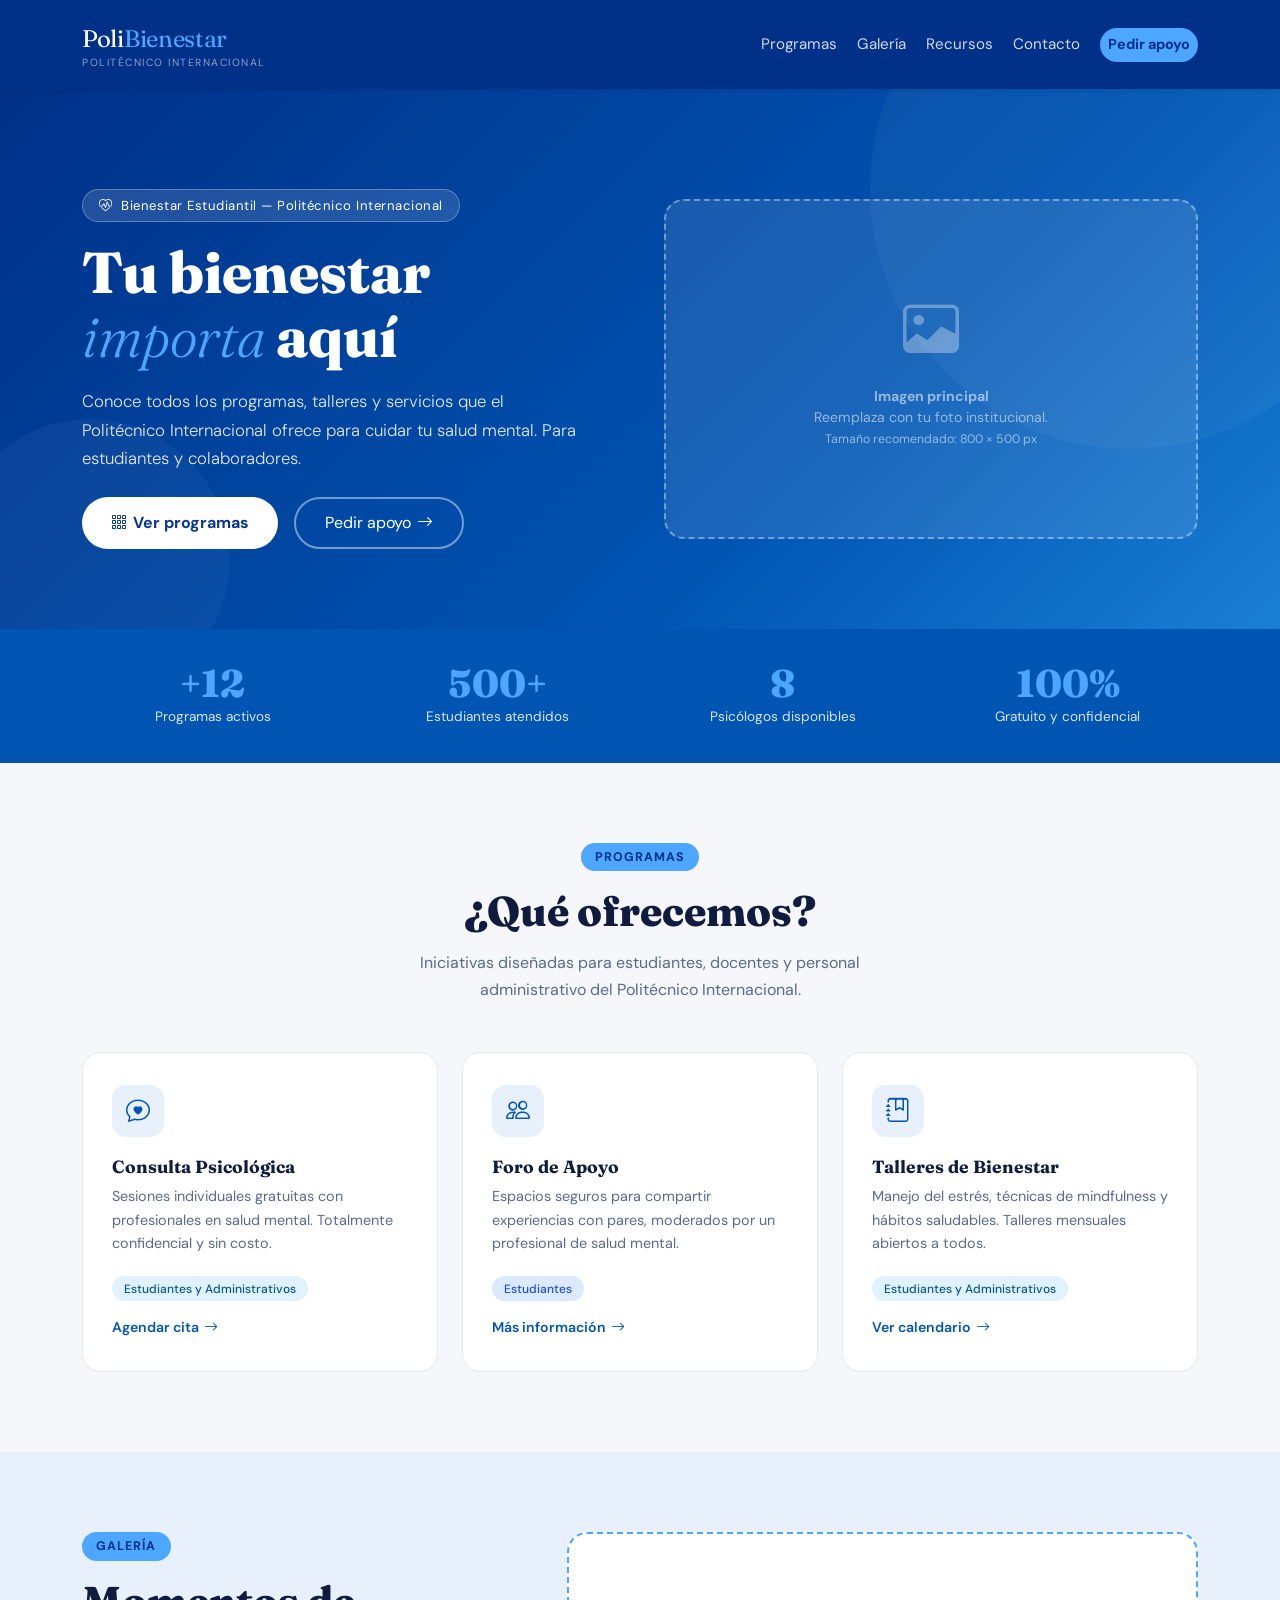
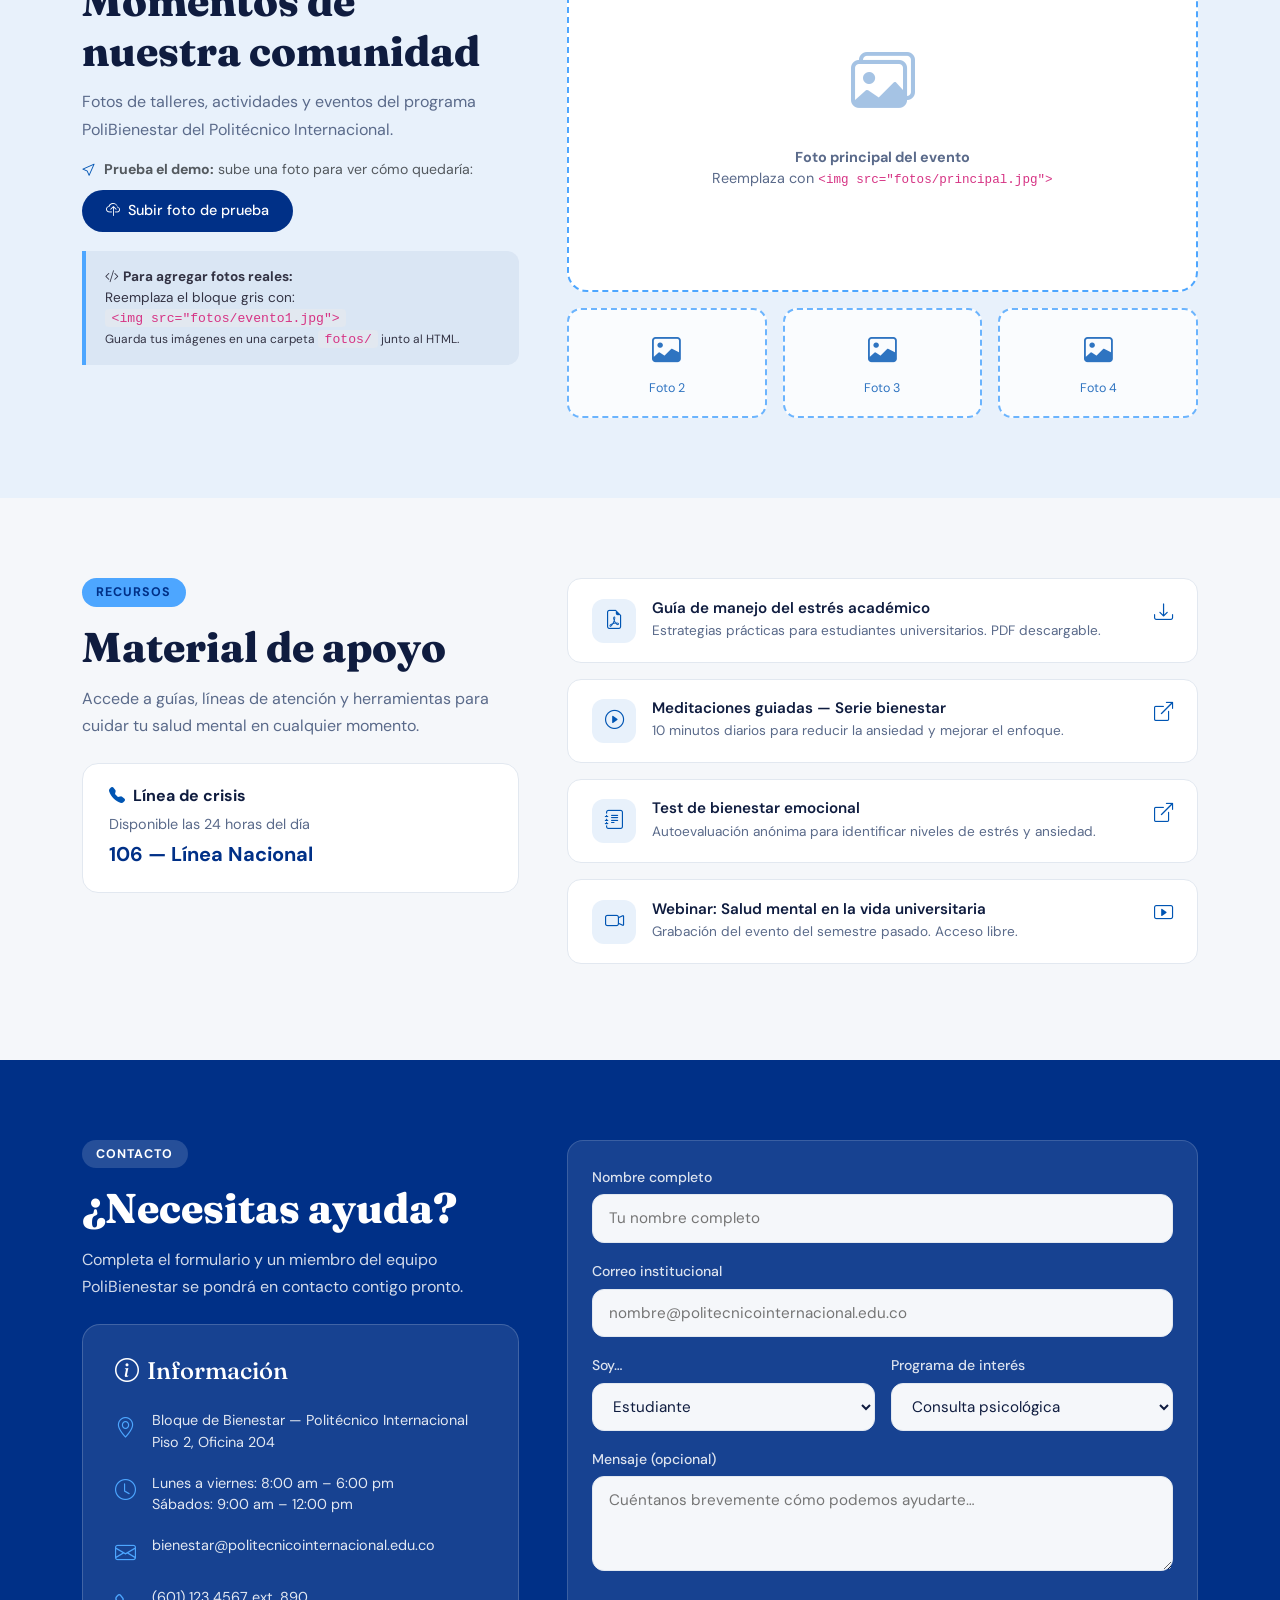
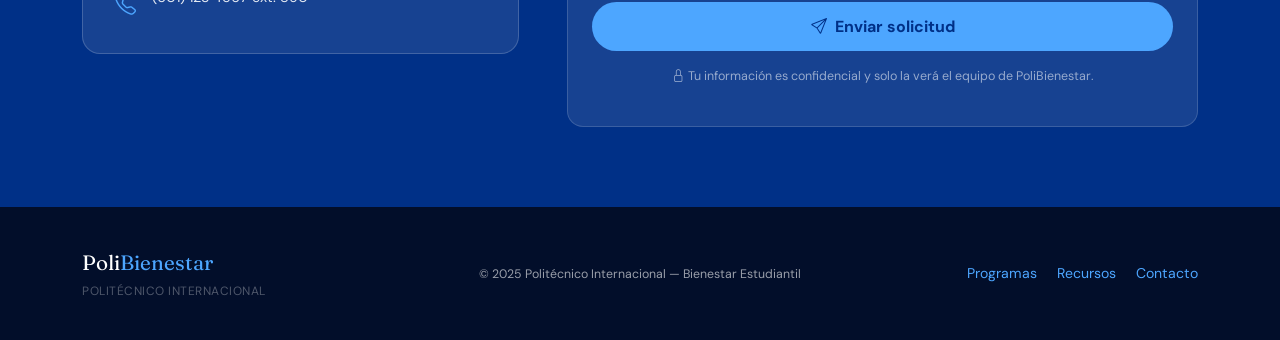
==== commit 9b4166d3: "Add files via upload" ====
--- a/index.html
+++ b/index.html
@@ -125,17 +125,17 @@
           <h5>Consulta Psicológica</h5>
           <p>Sesiones individuales gratuitas con profesionales en salud mental. Totalmente confidencial y sin costo.</p>
           <div class="mb-3"><span class="pb-badge pb-badge-todos">Estudiantes y Administrativos</span></div>
-          <a href="#contacto" class="pb-btn-card">Agendar cita <i class="bi bi-arrow-right"></i></a>
+          <a href="consulta.html" class="pb-btn-card">Agendar cita <i class="bi bi-arrow-right"></i></a>
         </div>
       </div>
 
       <div class="col-md-6 col-lg-4">
         <div class="pb-prog-card">
           <div class="pb-prog-icon"><i class="bi bi-people"></i></div>
-          <h5>Grupos de Apoyo</h5>
+          <h5>Foro de Apoyo</h5>
           <p>Espacios seguros para compartir experiencias con pares, moderados por un profesional de salud mental.</p>
           <div class="mb-3"><span class="pb-badge pb-badge-est">Estudiantes</span></div>
-          <a href="#contacto" class="pb-btn-card">Más información <i class="bi bi-arrow-right"></i></a>
+          <a href="foro.html" class="pb-btn-card">Más información <i class="bi bi-arrow-right"></i></a>
         </div>
       </div>
 
@@ -145,10 +145,10 @@
           <h5>Talleres de Bienestar</h5>
           <p>Manejo del estrés, técnicas de mindfulness y hábitos saludables. Talleres mensuales abiertos a todos.</p>
           <div class="mb-3"><span class="pb-badge pb-badge-todos">Estudiantes y Administrativos</span></div>
-          <a href="#contacto" class="pb-btn-card">Ver calendario <i class="bi bi-arrow-right"></i></a>
-        </div>
-      </div>
-
+          <a href="talleres.html" class="pb-btn-card">Ver calendario <i class="bi bi-arrow-right"></i></a>
+        </div>
+      </div>
+<!--
       <div class="col-md-6 col-lg-4">
         <div class="pb-prog-card">
           <div class="pb-prog-icon"><i class="bi bi-shield-check"></i></div>
@@ -177,11 +177,11 @@
           <div class="mb-3"><span class="pb-badge pb-badge-est">Estudiantes</span></div>
           <a href="#" class="pb-btn-card">Próximamente <i class="bi bi-arrow-right"></i></a>
         </div>
-      </div>
-
-    </div>
-  </div>
-</section>
+      </div>-->
+
+    </div>
+  </div>
+</section> 
 
 <!-- ══════════ GALERÍA ══════════ -->
 <section id="galeria" class="pb-section-alt">
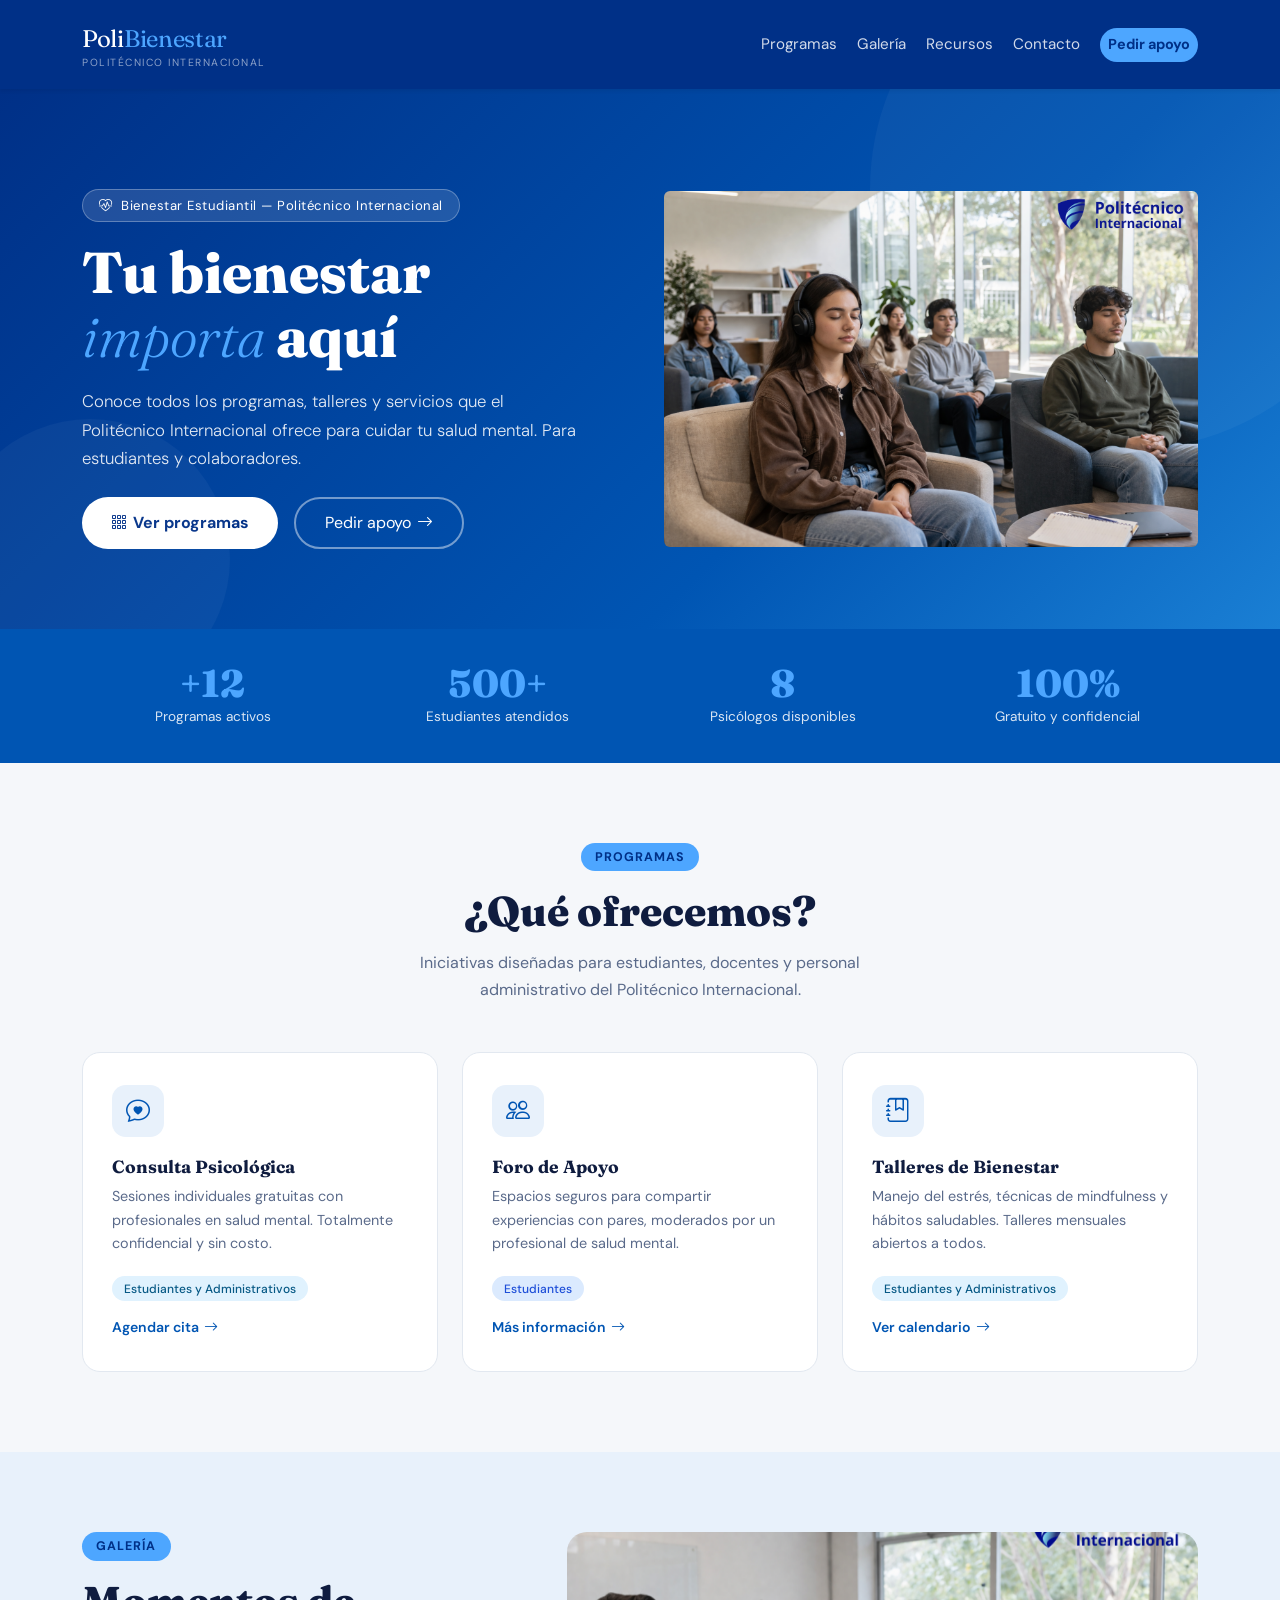
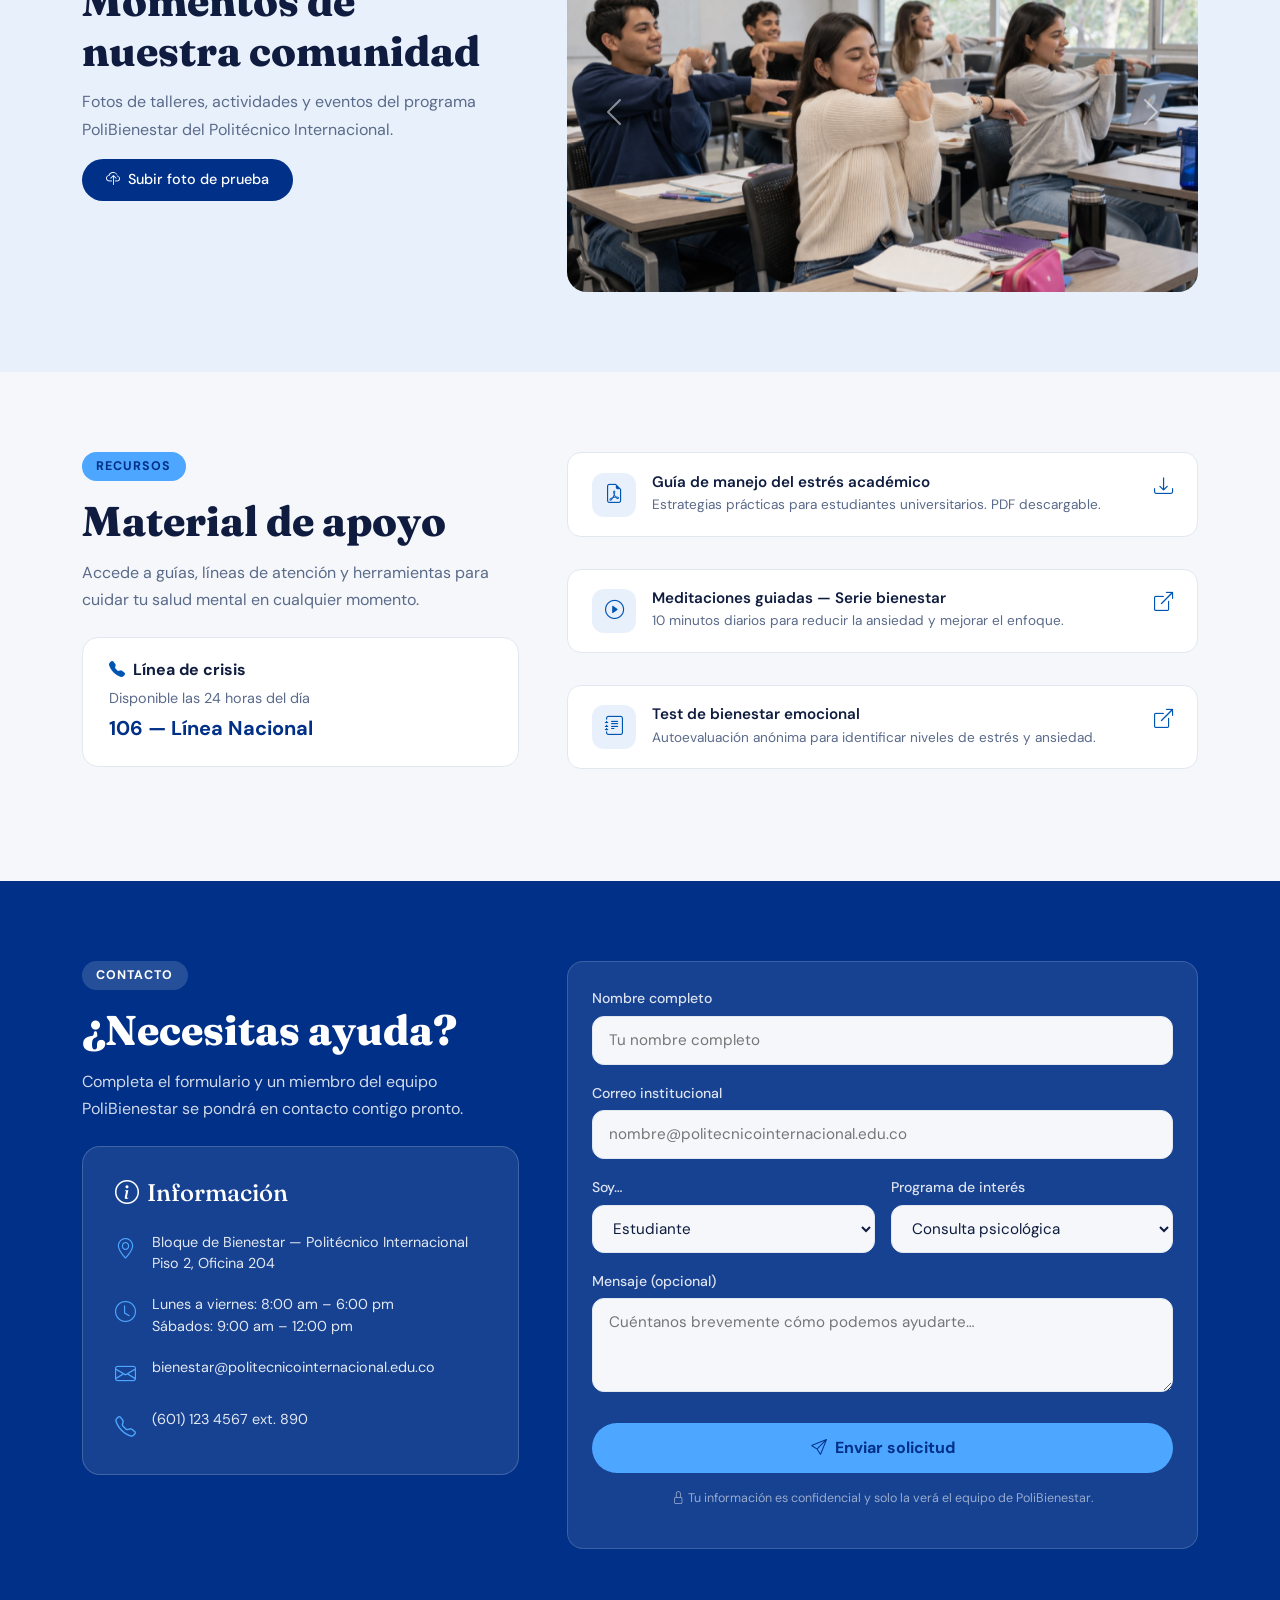
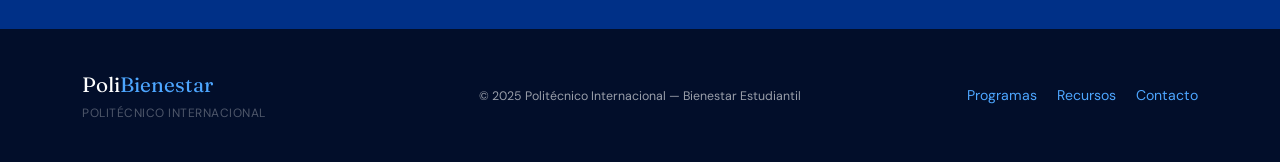
==== commit 131e257d: "Add files via upload" ====
--- a/index.html
+++ b/index.html
@@ -1,154 +1,156 @@
 <!DOCTYPE html>
 <html lang="es">
+
 <head>
   <meta charset="UTF-8" />
-  <meta name="viewport" content="width=device-width, initial-scale=1.0"/>
+  <meta name="viewport" content="width=device-width, initial-scale=1.0" />
   <title>PoliBienestar — Politécnico Internacional</title>
 
   <!-- Bootstrap 5 -->
-  <link href="https://cdn.jsdelivr.net/npm/bootstrap@5.3.3/dist/css/bootstrap.min.css" rel="stylesheet"/>
+  <link href="https://cdn.jsdelivr.net/npm/bootstrap@5.3.3/dist/css/bootstrap.min.css" rel="stylesheet" />
   <!-- Bootstrap Icons -->
-  <link href="https://cdn.jsdelivr.net/npm/bootstrap-icons@1.11.3/font/bootstrap-icons.min.css" rel="stylesheet"/>
+  <link href="https://cdn.jsdelivr.net/npm/bootstrap-icons@1.11.3/font/bootstrap-icons.min.css" rel="stylesheet" />
   <!-- Google Fonts -->
-  <link href="https://fonts.googleapis.com/css2?family=Fraunces:ital,wght@0,300;0,600;0,800;1,300&family=DM+Sans:wght@300;400;500&display=swap" rel="stylesheet"/>
+  <link
+    href="https://fonts.googleapis.com/css2?family=Fraunces:ital,wght@0,300;0,600;0,800;1,300&family=DM+Sans:wght@300;400;500&display=swap"
+    rel="stylesheet" />
   <!-- Estilos personalizados PoliBienestar -->
-  <link href="styles.css" rel="stylesheet"/>
+  <link href="styles.css" rel="stylesheet" />
 </head>
+
 <body>
 
-<!-- ══════════ NAVBAR ══════════ -->
-<nav class="pb-navbar navbar navbar-expand-lg sticky-top shadow-sm">
-  <div class="container">
-
-    <a class="pb-navbar-brand navbar-brand" href="#">
-      Poli<span>Bienestar</span>
-      <small>Politécnico Internacional</small>
-    </a>
-
-    <button class="navbar-toggler pb-navbar-toggler" type="button"
-            data-bs-toggle="collapse" data-bs-target="#navMenu">
-      <span class="navbar-toggler-icon pb-navbar-toggler-icon"></span>
-    </button>
-
-    <div class="collapse navbar-collapse" id="navMenu">
-      <ul class="navbar-nav ms-auto mb-2 mb-lg-0 align-items-lg-center gap-lg-1">
-        <li class="nav-item"><a class="pb-nav-link nav-link" href="#programas">Programas</a></li>
-        <li class="nav-item"><a class="pb-nav-link nav-link" href="#galeria">Galería</a></li>
-        <li class="nav-item"><a class="pb-nav-link nav-link" href="#recursos">Recursos</a></li>
-        <li class="nav-item"><a class="pb-nav-link nav-link" href="#contacto">Contacto</a></li>
-        <li class="nav-item ms-lg-2">
-          <a class="pb-btn-nav nav-link" href="#contacto">Pedir apoyo</a>
-        </li>
-      </ul>
-    </div>
-  </div>
-</nav>
-
-<!-- ══════════ HERO ══════════ -->
-<section class="pb-hero">
-  <div class="container">
-    <div class="row align-items-center g-5">
-
-      <div class="col-lg-6">
-        <div class="pb-hero-badge">
-          <i class="bi bi-heart-pulse me-1"></i> Bienestar Estudiantil — Politécnico Internacional
-        </div>
-        <h1>Tu bienestar<br/><em>importa</em> aquí</h1>
-        <p class="lead mb-4">
-          Conoce todos los programas, talleres y servicios que el Politécnico Internacional ofrece para cuidar tu salud mental. Para estudiantes y colaboradores.
-        </p>
-        <div class="d-flex flex-wrap gap-3">
-          <a href="#programas" class="pb-btn-hero-primary">
-            <i class="bi bi-grid-3x3-gap"></i> Ver programas
-          </a>
-          <a href="#contacto" class="pb-btn-hero-secondary">
-            Pedir apoyo <i class="bi bi-arrow-right"></i>
-          </a>
-        </div>
-      </div>
-
-      <!-- IMAGEN HERO
+  <!-- ══════════ NAVBAR ══════════ -->
+  <nav class="pb-navbar navbar navbar-expand-lg sticky-top shadow-sm">
+    <div class="container">
+
+      <a class="pb-navbar-brand navbar-brand" href="#">
+        Poli<span>Bienestar</span>
+        <small>Politécnico Internacional</small>
+      </a>
+
+      <button class="navbar-toggler pb-navbar-toggler" type="button" data-bs-toggle="collapse"
+        data-bs-target="#navMenu">
+        <span class="navbar-toggler-icon pb-navbar-toggler-icon"></span>
+      </button>
+
+      <div class="collapse navbar-collapse" id="navMenu">
+        <ul class="navbar-nav ms-auto mb-2 mb-lg-0 align-items-lg-center gap-lg-1">
+          <li class="nav-item"><a class="pb-nav-link nav-link" href="#programas">Programas</a></li>
+          <li class="nav-item"><a class="pb-nav-link nav-link" href="#galeria">Galería</a></li>
+          <li class="nav-item"><a class="pb-nav-link nav-link" href="#recursos">Recursos</a></li>
+          <li class="nav-item"><a class="pb-nav-link nav-link" href="#contacto">Contacto</a></li>
+          <li class="nav-item ms-lg-2">
+            <a class="pb-btn-nav nav-link" href="#contacto">Pedir apoyo</a>
+          </li>
+        </ul>
+      </div>
+    </div>
+  </nav>
+
+  <!-- ══════════ HERO ══════════ -->
+  <section class="pb-hero">
+    <div class="container">
+      <div class="row align-items-center g-5">
+
+        <div class="col-lg-6">
+          <div class="pb-hero-badge">
+            <i class="bi bi-heart-pulse me-1"></i> Bienestar Estudiantil — Politécnico Internacional
+          </div>
+          <h1>Tu bienestar<br /><em>importa</em> aquí</h1>
+          <p class="lead mb-4">
+            Conoce todos los programas, talleres y servicios que el Politécnico Internacional ofrece para cuidar tu
+            salud mental. Para estudiantes y colaboradores.
+          </p>
+          <div class="d-flex flex-wrap gap-3">
+            <a href="#programas" class="pb-btn-hero-primary">
+              <i class="bi bi-grid-3x3-gap"></i> Ver programas
+            </a>
+            <a href="#contacto" class="pb-btn-hero-secondary">
+              Pedir apoyo <i class="bi bi-arrow-right"></i>
+            </a>
+          </div>
+        </div>
+
+        <!-- IMAGEN HERO
            💡 Cuando tengas tu foto, reemplaza el div.pb-hero-img-box por:
            <img src="imagenes/hero.jpg" class="pb-hero-img-real" alt="Estudiantes Politécnico Internacional"> -->
-      <div class="col-lg-6">
-        <div class="pb-hero-img-box">
-          <i class="bi bi-image"></i>
-          <p><strong>Imagen principal</strong><br/>
-          Reemplaza con tu foto institucional.<br/>
-          <small>Tamaño recomendado: 800 × 500 px</small></p>
-        </div>
-      </div>
-
+        <div class="col-lg-6">
+          <img src="Imagenes/El-texto-del-párrafo-_2_.webp" alt="Imagen institucional" class="img-fluid rounded"
+            style="max-height: 500px; object-fit: cover;">
+        </div>
+
+      </div>
+    </div>
+  </section>
+
+  <!-- ══════════ ESTADÍSTICAS ══════════ -->
+  <div class="pb-stats-strip">
+    <div class="container">
+      <div class="row g-4 text-center">
+        <div class="col-6 col-md-3">
+          <div class="pb-stat-num">+12</div>
+          <div class="pb-stat-label">Programas activos</div>
+        </div>
+        <div class="col-6 col-md-3">
+          <div class="pb-stat-num">500+</div>
+          <div class="pb-stat-label">Estudiantes atendidos</div>
+        </div>
+        <div class="col-6 col-md-3">
+          <div class="pb-stat-num">8</div>
+          <div class="pb-stat-label">Psicólogos disponibles</div>
+        </div>
+        <div class="col-6 col-md-3">
+          <div class="pb-stat-num">100%</div>
+          <div class="pb-stat-label">Gratuito y confidencial</div>
+        </div>
+      </div>
     </div>
   </div>
-</section>
-
-<!-- ══════════ ESTADÍSTICAS ══════════ -->
-<div class="pb-stats-strip">
-  <div class="container">
-    <div class="row g-4 text-center">
-      <div class="col-6 col-md-3">
-        <div class="pb-stat-num">+12</div>
-        <div class="pb-stat-label">Programas activos</div>
-      </div>
-      <div class="col-6 col-md-3">
-        <div class="pb-stat-num">500+</div>
-        <div class="pb-stat-label">Estudiantes atendidos</div>
-      </div>
-      <div class="col-6 col-md-3">
-        <div class="pb-stat-num">8</div>
-        <div class="pb-stat-label">Psicólogos disponibles</div>
-      </div>
-      <div class="col-6 col-md-3">
-        <div class="pb-stat-num">100%</div>
-        <div class="pb-stat-label">Gratuito y confidencial</div>
-      </div>
-    </div>
-  </div>
-</div>
-
-<!-- ══════════ PROGRAMAS ══════════ -->
-<section id="programas">
-  <div class="container">
-    <div class="text-center mb-5">
-      <span class="pb-section-tag">Programas</span>
-      <h2 class="pb-section-title">¿Qué ofrecemos?</h2>
-      <p class="pb-section-subtitle mx-auto">
-        Iniciativas diseñadas para estudiantes, docentes y personal administrativo del Politécnico Internacional.
-      </p>
-    </div>
-    <div class="row g-4">
-
-      <div class="col-md-6 col-lg-4">
-        <div class="pb-prog-card">
-          <div class="pb-prog-icon"><i class="bi bi-chat-heart"></i></div>
-          <h5>Consulta Psicológica</h5>
-          <p>Sesiones individuales gratuitas con profesionales en salud mental. Totalmente confidencial y sin costo.</p>
-          <div class="mb-3"><span class="pb-badge pb-badge-todos">Estudiantes y Administrativos</span></div>
-          <a href="consulta.html" class="pb-btn-card">Agendar cita <i class="bi bi-arrow-right"></i></a>
-        </div>
-      </div>
-
-      <div class="col-md-6 col-lg-4">
-        <div class="pb-prog-card">
-          <div class="pb-prog-icon"><i class="bi bi-people"></i></div>
-          <h5>Foro de Apoyo</h5>
-          <p>Espacios seguros para compartir experiencias con pares, moderados por un profesional de salud mental.</p>
-          <div class="mb-3"><span class="pb-badge pb-badge-est">Estudiantes</span></div>
-          <a href="foro.html" class="pb-btn-card">Más información <i class="bi bi-arrow-right"></i></a>
-        </div>
-      </div>
-
-      <div class="col-md-6 col-lg-4">
-        <div class="pb-prog-card">
-          <div class="pb-prog-icon"><i class="bi bi-journal-bookmark"></i></div>
-          <h5>Talleres de Bienestar</h5>
-          <p>Manejo del estrés, técnicas de mindfulness y hábitos saludables. Talleres mensuales abiertos a todos.</p>
-          <div class="mb-3"><span class="pb-badge pb-badge-todos">Estudiantes y Administrativos</span></div>
-          <a href="talleres.html" class="pb-btn-card">Ver calendario <i class="bi bi-arrow-right"></i></a>
-        </div>
-      </div>
-<!--
+
+  <!-- ══════════ PROGRAMAS ══════════ -->
+  <section id="programas">
+    <div class="container">
+      <div class="text-center mb-5">
+        <span class="pb-section-tag">Programas</span>
+        <h2 class="pb-section-title">¿Qué ofrecemos?</h2>
+        <p class="pb-section-subtitle mx-auto">
+          Iniciativas diseñadas para estudiantes, docentes y personal administrativo del Politécnico Internacional.
+        </p>
+      </div>
+      <div class="row g-4">
+
+        <div class="col-md-6 col-lg-4">
+          <div class="pb-prog-card">
+            <div class="pb-prog-icon"><i class="bi bi-chat-heart"></i></div>
+            <h5>Consulta Psicológica</h5>
+            <p>Sesiones individuales gratuitas con profesionales en salud mental. Totalmente confidencial y sin costo.
+            </p>
+            <div class="mb-3"><span class="pb-badge pb-badge-todos">Estudiantes y Administrativos</span></div>
+            <a href="consulta.html" class="pb-btn-card">Agendar cita <i class="bi bi-arrow-right"></i></a>
+          </div>
+        </div>
+
+        <div class="col-md-6 col-lg-4">
+          <div class="pb-prog-card">
+            <div class="pb-prog-icon"><i class="bi bi-people"></i></div>
+            <h5>Foro de Apoyo</h5>
+            <p>Espacios seguros para compartir experiencias con pares, moderados por un profesional de salud mental.</p>
+            <div class="mb-3"><span class="pb-badge pb-badge-est">Estudiantes</span></div>
+            <a href="foro.html" class="pb-btn-card">Más información <i class="bi bi-arrow-right"></i></a>
+          </div>
+        </div>
+
+        <div class="col-md-6 col-lg-4">
+          <div class="pb-prog-card">
+            <div class="pb-prog-icon"><i class="bi bi-journal-bookmark"></i></div>
+            <h5>Talleres de Bienestar</h5>
+            <p>Manejo del estrés, técnicas de mindfulness y hábitos saludables. Talleres mensuales abiertos a todos.</p>
+            <div class="mb-3"><span class="pb-badge pb-badge-todos">Estudiantes y Administrativos</span></div>
+            <a href="talleres.html" class="pb-btn-card">Ver calendario <i class="bi bi-arrow-right"></i></a>
+          </div>
+        </div>
+        <!--
       <div class="col-md-6 col-lg-4">
         <div class="pb-prog-card">
           <div class="pb-prog-icon"><i class="bi bi-shield-check"></i></div>
@@ -179,242 +181,263 @@
         </div>
       </div>-->
 
-    </div>
-  </div>
-</section> 
-
-<!-- ══════════ GALERÍA ══════════ -->
-<section id="galeria" class="pb-section-alt">
-  <div class="container">
-    <div class="row align-items-start g-5">
-
-      <div class="col-lg-5">
-        <span class="pb-section-tag">Galería</span>
-        <h2 class="pb-section-title">Momentos de nuestra comunidad</h2>
-        <p class="pb-section-subtitle mb-3">
-          Fotos de talleres, actividades y eventos del programa PoliBienestar del Politécnico Internacional.
-        </p>
-        <p class="text-muted" style="font-size:.88rem; margin-bottom:.6rem;">
-          <i class="bi bi-cursor me-1" style="color:var(--pb-azul-med);"></i>
-          <strong>Prueba el demo:</strong> sube una foto para ver cómo quedaría:
-        </p>
-        <label class="pb-btn-upload" for="fotoInput">
-          <i class="bi bi-cloud-upload"></i> Subir foto de prueba
-        </label>
-        <input type="file" id="fotoInput" accept="image/*" style="display:none" onchange="previewFoto(event)"/>
-
-        <div class="pb-foto-hint">
-          <strong><i class="bi bi-code-slash me-1"></i>Para agregar fotos reales:</strong><br/>
-          Reemplaza el bloque gris con:<br/>
-          <code>&lt;img src="fotos/evento1.jpg"&gt;</code><br/>
-          <small>Guarda tus imágenes en una carpeta <code>fotos/</code> junto al HTML.</small>
-        </div>
-      </div>
-
-      <div class="col-lg-7">
-        <div class="row g-3">
-          <div class="col-12">
-            <!-- 💡 Reemplaza con: <img src="fotos/principal.jpg" style="width:100%;height:360px;object-fit:cover;border-radius:20px;" alt="Evento"> -->
-            <div class="pb-foto-principal" id="fotoMain">
-              <i class="bi bi-images"></i>
-              <p><strong>Foto principal del evento</strong><br/>
-              Reemplaza con <code>&lt;img src="fotos/principal.jpg"&gt;</code></p>
-            </div>
-          </div>
-          <div class="col-4">
-            <div class="pb-foto-thumb"><i class="bi bi-image"></i><span>Foto 2</span></div>
-          </div>
-          <div class="col-4">
-            <div class="pb-foto-thumb"><i class="bi bi-image"></i><span>Foto 3</span></div>
-          </div>
-          <div class="col-4">
-            <div class="pb-foto-thumb"><i class="bi bi-image"></i><span>Foto 4</span></div>
-          </div>
-        </div>
-      </div>
-
-    </div>
-  </div>
-</section>
-
-<!-- ══════════ RECURSOS ══════════ -->
-<section id="recursos">
-  <div class="container">
-    <div class="row g-5 align-items-start">
-      <div class="col-lg-5">
-        <span class="pb-section-tag">Recursos</span>
-        <h2 class="pb-section-title">Material de apoyo</h2>
-        <p class="pb-section-subtitle mb-4">
-          Accede a guías, líneas de atención y herramientas para cuidar tu salud mental en cualquier momento.
-        </p>
-        <div class="pb-crisis-box">
-          <h6 class="fw-bold mb-2">
-            <i class="bi bi-telephone-fill me-2" style="color:var(--pb-azul-med);"></i>Línea de crisis
-          </h6>
-          <p class="mb-1" style="font-size:.9rem; color:#5a6a8a;">Disponible las 24 horas del día</p>
-          <p class="fw-bold fs-5 mb-0" style="color:var(--pb-azul);">106 — Línea Nacional</p>
-        </div>
-      </div>
-      <div class="col-lg-7">
-        <a href="#" class="pb-rec-item">
-          <div class="pb-rec-icon"><i class="bi bi-file-earmark-pdf"></i></div>
-          <div><h6>Guía de manejo del estrés académico</h6><p>Estrategias prácticas para estudiantes universitarios. PDF descargable.</p></div>
-          <i class="bi bi-download ms-auto" style="font-size:1.2rem; color:var(--pb-azul-med);"></i>
-        </a>
-        <a href="#" class="pb-rec-item">
-          <div class="pb-rec-icon"><i class="bi bi-play-circle"></i></div>
-          <div><h6>Meditaciones guiadas — Serie bienestar</h6><p>10 minutos diarios para reducir la ansiedad y mejorar el enfoque.</p></div>
-          <i class="bi bi-box-arrow-up-right ms-auto" style="font-size:1.2rem; color:var(--pb-azul-med);"></i>
-        </a>
-        <a href="#" class="pb-rec-item">
-          <div class="pb-rec-icon"><i class="bi bi-journal-text"></i></div>
-          <div><h6>Test de bienestar emocional</h6><p>Autoevaluación anónima para identificar niveles de estrés y ansiedad.</p></div>
-          <i class="bi bi-box-arrow-up-right ms-auto" style="font-size:1.2rem; color:var(--pb-azul-med);"></i>
-        </a>
-        <a href="#" class="pb-rec-item">
+      </div>
+    </div>
+  </section>
+
+  <!-- ══════════ GALERÍA ══════════ -->
+  <section id="galeria" class="pb-section-alt">
+    <div class="container">
+      <div class="row align-items-start g-5">
+
+        <div class="col-lg-5">
+          <span class="pb-section-tag">Galería</span>
+          <h2 class="pb-section-title">Momentos de nuestra comunidad</h2>
+          <p class="pb-section-subtitle mb-3">
+            Fotos de talleres, actividades y eventos del programa PoliBienestar del Politécnico Internacional.
+          </p>
+
+          <label class="pb-btn-upload" for="fotoInput">
+            <i class="bi bi-cloud-upload"></i> Subir foto de prueba
+          </label>
+          <input type="file" id="fotoInput" accept="image/*" style="display:none" onchange="previewFoto(event)" />
+        </div>
+
+        <div class="col-lg-7">
+          <div id="carouselEventos" class="carousel slide" data-bs-ride="carousel">
+
+            <!-- 📸 Imágenes principales -->
+            <div class="carousel-inner" style="border-radius:20px; overflow:hidden;">
+
+              <div class="carousel-item active">
+                <img src="Imagenes/El-texto-del-párrafo-_4_.webp" class="d-block w-100"
+                  style="height:360px; object-fit:cover;" alt="Evento 1">
+              </div>
+
+              <div class="carousel-item">
+                <img src="Imagenes/El-texto-del-párrafo-_5_.webp" class="d-block w-100"
+                  style="height:360px; object-fit:cover;" alt="Evento 2">
+              </div>
+
+              <div class="carousel-item">
+                <img src="Imagenes/El-texto-del-párrafo-_3_.webp" class="d-block w-100"
+                  style="height:360px; object-fit:cover;" alt="Evento 3">
+              </div>
+
+              <div class="carousel-item">
+                <img src="Imagenes/El-texto-del-párrafo-_1_.webp" class="d-block w-100"
+                  style="height:360px; object-fit:cover;" alt="Evento 4">
+              </div>
+
+            </div>
+
+            <!-- ⬅️➡️ Controles -->
+            <button class="carousel-control-prev" type="button" data-bs-target="#carouselEventos" data-bs-slide="prev">
+              <span class="carousel-control-prev-icon"></span>
+            </button>
+
+            <button class="carousel-control-next" type="button" data-bs-target="#carouselEventos" data-bs-slide="next">
+              <span class="carousel-control-next-icon"></span>
+            </button>
+          </div>
+        </div>
+
+      </div>
+    </div>
+
+    </div>
+    </div>
+  </section>
+
+  <!-- ══════════ RECURSOS ══════════ -->
+  <section id="recursos">
+    <div class="container">
+      <div class="row g-5 align-items-start">
+        <div class="col-lg-5">
+          <span class="pb-section-tag">Recursos</span>
+          <h2 class="pb-section-title">Material de apoyo</h2>
+          <p class="pb-section-subtitle mb-4">
+            Accede a guías, líneas de atención y herramientas para cuidar tu salud mental en cualquier momento.
+          </p>
+          <div class="pb-crisis-box">
+            <h6 class="fw-bold mb-2">
+              <i class="bi bi-telephone-fill me-2" style="color:var(--pb-azul-med);"></i>Línea de crisis
+            </h6>
+            <p class="mb-1" style="font-size:.9rem; color:#5a6a8a;">Disponible las 24 horas del día</p>
+            <p class="fw-bold fs-5 mb-0" style="color:var(--pb-azul);">106 — Línea Nacional</p>
+          </div>
+        </div>
+        <div class="col-lg-7">
+          <a href="docs/Estres_Universitario_PolitecnicoInternacional.pptx" class="pb-rec-item" download>
+            <div class="pb-rec-icon"><i class="bi bi-file-earmark-pdf"></i></div>
+            <div>
+              <h6>Guía de manejo del estrés académico</h6>
+              <p>Estrategias prácticas para estudiantes universitarios. PDF descargable.</p>
+            </div>
+            <i class="bi bi-download ms-auto" style="font-size:1.2rem; color:var(--pb-azul-med);"></i>
+          </a>
+          <a href="videos.html" class="pb-rec-item">
+            <div class="pb-rec-icon"><i class="bi bi-play-circle"></i></div>
+            <div>
+              <h6>Meditaciones guiadas — Serie bienestar</h6>
+              <p>10 minutos diarios para reducir la ansiedad y mejorar el enfoque.</p>
+            </div>
+            <i class="bi bi-box-arrow-up-right ms-auto" style="font-size:1.2rem; color:var(--pb-azul-med);"></i>
+          </a>
+          <a href="test.html" class="pb-rec-item">
+            <div class="pb-rec-icon"><i class="bi bi-journal-text"></i></div>
+            <div>
+              <h6>Test de bienestar emocional</h6>
+              <p>Autoevaluación anónima para identificar niveles de estrés y ansiedad.</p>
+            </div>
+            <i class="bi bi-box-arrow-up-right ms-auto" style="font-size:1.2rem; color:var(--pb-azul-med);"></i>
+          </a>
+          <!--    <a href="#" class="pb-rec-item">
           <div class="pb-rec-icon"><i class="bi bi-camera-video"></i></div>
           <div><h6>Webinar: Salud mental en la vida universitaria</h6><p>Grabación del evento del semestre pasado. Acceso libre.</p></div>
           <i class="bi bi-play-btn ms-auto" style="font-size:1.2rem; color:var(--pb-azul-med);"></i>
-        </a>
-      </div>
-    </div>
-  </div>
-</section>
-
-<!-- ══════════ CONTACTO ══════════ -->
-<section id="contacto">
-  <div class="container">
-    <div class="row g-5 align-items-start">
-
-      <div class="col-lg-5">
-        <span class="pb-section-tag" style="background:rgba(255,255,255,.15); color:#fff;">Contacto</span>
-        <h2 class="pb-section-title">¿Necesitas ayuda?</h2>
-        <p class="mb-4" style="color:rgba(255,255,255,.82); line-height:1.7;">
-          Completa el formulario y un miembro del equipo PoliBienestar se pondrá en contacto contigo pronto.
-        </p>
-        <div class="pb-contact-info-box">
-          <h4 class="mb-4"><i class="bi bi-info-circle me-2"></i>Información</h4>
-          <div class="pb-contact-row">
-            <i class="bi bi-geo-alt"></i>
-            <span>Bloque de Bienestar — Politécnico Internacional<br/>Piso 2, Oficina 204</span>
-          </div>
-          <div class="pb-contact-row">
-            <i class="bi bi-clock"></i>
-            <span>Lunes a viernes: 8:00 am – 6:00 pm<br/>Sábados: 9:00 am – 12:00 pm</span>
-          </div>
-          <div class="pb-contact-row">
-            <i class="bi bi-envelope"></i>
-            <span>bienestar@politecnicointernacional.edu.co</span>
-          </div>
-          <div class="pb-contact-row mb-0">
-            <i class="bi bi-telephone"></i>
-            <span>(601) 123 4567 ext. 890</span>
-          </div>
-        </div>
-      </div>
-
-      <div class="col-lg-7">
-        <div class="p-4 rounded-4" style="background:rgba(255,255,255,.09); border:1px solid rgba(255,255,255,.15);">
-          <div class="mb-3">
-            <label class="pb-form-label">Nombre completo</label>
-            <input type="text" class="pb-form-control" placeholder="Tu nombre completo"/>
-          </div>
-          <div class="mb-3">
-            <label class="pb-form-label">Correo institucional</label>
-            <input type="email" class="pb-form-control" placeholder="nombre@politecnicointernacional.edu.co"/>
-          </div>
-          <div class="row g-3 mb-3">
-            <div class="col-sm-6">
-              <label class="pb-form-label">Soy…</label>
-              <select class="pb-form-select">
-                <option>Estudiante</option>
-                <option>Docente</option>
-                <option>Administrativo</option>
-              </select>
-            </div>
-            <div class="col-sm-6">
-              <label class="pb-form-label">Programa de interés</label>
-              <select class="pb-form-select">
-                <option>Consulta psicológica</option>
-                <option>Grupos de apoyo</option>
-                <option>Talleres de bienestar</option>
-                <option>Otro</option>
-              </select>
-            </div>
-          </div>
-          <div class="mb-4">
-            <label class="pb-form-label">Mensaje (opcional)</label>
-            <textarea class="pb-form-control" rows="3" placeholder="Cuéntanos brevemente cómo podemos ayudarte…"></textarea>
-          </div>
-          <button class="pb-btn-submit" type="button">
-            <i class="bi bi-send me-2"></i>Enviar solicitud
-          </button>
-          <p class="text-center mt-3" style="font-size:.78rem; opacity:.55;">
-            <i class="bi bi-lock me-1"></i>Tu información es confidencial y solo la verá el equipo de PoliBienestar.
+        </a> -->
+        </div>
+      </div>
+    </div>
+  </section>
+
+  <!-- ══════════ CONTACTO ══════════ -->
+  <section id="contacto">
+    <div class="container">
+      <div class="row g-5 align-items-start">
+
+        <div class="col-lg-5">
+          <span class="pb-section-tag" style="background:rgba(255,255,255,.15); color:#fff;">Contacto</span>
+          <h2 class="pb-section-title">¿Necesitas ayuda?</h2>
+          <p class="mb-4" style="color:rgba(255,255,255,.82); line-height:1.7;">
+            Completa el formulario y un miembro del equipo PoliBienestar se pondrá en contacto contigo pronto.
           </p>
-        </div>
-      </div>
-
-    </div>
-  </div>
-</section>
-
-<!-- ══════════ FOOTER ══════════ -->
-<footer class="pb-footer">
-  <div class="container">
-    <div class="row align-items-center g-3">
-      <div class="col-md-4">
-        <div class="pb-footer-brand mb-1">Poli<span>Bienestar</span></div>
-        <div class="pb-footer-sub">Politécnico Internacional</div>
-      </div>
-      <div class="col-md-4 text-md-center">
-        <small>© 2025 Politécnico Internacional — Bienestar Estudiantil</small>
-      </div>
-      <div class="col-md-4 text-md-end">
-        <a href="#programas" class="me-3">Programas</a>
-        <a href="#recursos" class="me-3">Recursos</a>
-        <a href="#contacto">Contacto</a>
-      </div>
-    </div>
-  </div>
-</footer>
-
-<!-- Botón volver arriba -->
-<button class="pb-scroll-top" id="scrollTop" title="Volver arriba">
-  <i class="bi bi-chevron-up"></i>
-</button>
-
-<!-- Bootstrap JS -->
-<script src="https://cdn.jsdelivr.net/npm/bootstrap@5.3.3/dist/js/bootstrap.bundle.min.js"></script>
-<script>
-  // Scroll to top
-  const btnTop = document.getElementById('scrollTop');
-  window.addEventListener('scroll', () => btnTop.classList.toggle('show', window.scrollY > 300));
-  btnTop.addEventListener('click', () => window.scrollTo({ top: 0, behavior: 'smooth' }));
-
-  // Smooth scroll para links internos
-  document.querySelectorAll('a[href^="#"]').forEach(a => {
-    a.addEventListener('click', e => {
-      const target = document.querySelector(a.getAttribute('href'));
-      if (target) { e.preventDefault(); target.scrollIntoView({ behavior: 'smooth', block: 'start' }); }
+          <div class="pb-contact-info-box">
+            <h4 class="mb-4"><i class="bi bi-info-circle me-2"></i>Información</h4>
+            <div class="pb-contact-row">
+              <i class="bi bi-geo-alt"></i>
+              <span>Bloque de Bienestar — Politécnico Internacional<br />Piso 2, Oficina 204</span>
+            </div>
+            <div class="pb-contact-row">
+              <i class="bi bi-clock"></i>
+              <span>Lunes a viernes: 8:00 am – 6:00 pm<br />Sábados: 9:00 am – 12:00 pm</span>
+            </div>
+            <div class="pb-contact-row">
+              <i class="bi bi-envelope"></i>
+              <span>bienestar@politecnicointernacional.edu.co</span>
+            </div>
+            <div class="pb-contact-row mb-0">
+              <i class="bi bi-telephone"></i>
+              <span>(601) 123 4567 ext. 890</span>
+            </div>
+          </div>
+        </div>
+
+        <div class="col-lg-7">
+          <div class="p-4 rounded-4" style="background:rgba(255,255,255,.09); border:1px solid rgba(255,255,255,.15);">
+            <div class="mb-3">
+              <label class="pb-form-label">Nombre completo</label>
+              <input type="text" class="pb-form-control" placeholder="Tu nombre completo" />
+            </div>
+            <div class="mb-3">
+              <label class="pb-form-label">Correo institucional</label>
+              <input type="email" class="pb-form-control" placeholder="nombre@politecnicointernacional.edu.co" />
+            </div>
+            <div class="row g-3 mb-3">
+              <div class="col-sm-6">
+                <label class="pb-form-label">Soy…</label>
+                <select class="pb-form-select">
+                  <option>Estudiante</option>
+                  <option>Docente</option>
+                  <option>Administrativo</option>
+                </select>
+              </div>
+              <div class="col-sm-6">
+                <label class="pb-form-label">Programa de interés</label>
+                <select class="pb-form-select">
+                  <option>Consulta psicológica</option>
+                  <option>Grupos de apoyo</option>
+                  <option>Talleres de bienestar</option>
+                  <option>Otro</option>
+                </select>
+              </div>
+            </div>
+            <div class="mb-4">
+              <label class="pb-form-label">Mensaje (opcional)</label>
+              <textarea class="pb-form-control" rows="3"
+                placeholder="Cuéntanos brevemente cómo podemos ayudarte…"></textarea>
+            </div>
+            <button class="pb-btn-submit" type="button">
+              <i class="bi bi-send me-2"></i>Enviar solicitud
+            </button>
+            <p class="text-center mt-3" style="font-size:.78rem; opacity:.55;">
+              <i class="bi bi-lock me-1"></i>Tu información es confidencial y solo la verá el equipo de PoliBienestar.
+            </p>
+          </div>
+        </div>
+
+      </div>
+    </div>
+  </section>
+
+  <!-- ══════════ FOOTER ══════════ -->
+  <footer class="pb-footer">
+    <div class="container">
+      <div class="row align-items-center g-3">
+        <div class="col-md-4">
+          <div class="pb-footer-brand mb-1">Poli<span>Bienestar</span></div>
+          <div class="pb-footer-sub">Politécnico Internacional</div>
+        </div>
+        <div class="col-md-4 text-md-center">
+          <small>© 2025 Politécnico Internacional — Bienestar Estudiantil</small>
+        </div>
+        <div class="col-md-4 text-md-end">
+          <a href="#programas" class="me-3">Programas</a>
+          <a href="#recursos" class="me-3">Recursos</a>
+          <a href="#contacto">Contacto</a>
+        </div>
+      </div>
+    </div>
+  </footer>
+
+  <!-- Botón volver arriba -->
+  <button class="pb-scroll-top" id="scrollTop" title="Volver arriba">
+    <i class="bi bi-chevron-up"></i>
+  </button>
+
+  <!-- Bootstrap JS -->
+  <script src="https://cdn.jsdelivr.net/npm/bootstrap@5.3.3/dist/js/bootstrap.bundle.min.js"></script>
+  <script>
+    // Scroll to top
+    const btnTop = document.getElementById('scrollTop');
+    window.addEventListener('scroll', () => btnTop.classList.toggle('show', window.scrollY > 300));
+    btnTop.addEventListener('click', () => window.scrollTo({ top: 0, behavior: 'smooth' }));
+
+    // Smooth scroll para links internos
+    document.querySelectorAll('a[href^="#"]').forEach(a => {
+      a.addEventListener('click', e => {
+        const target = document.querySelector(a.getAttribute('href'));
+        if (target) { e.preventDefault(); target.scrollIntoView({ behavior: 'smooth', block: 'start' }); }
+      });
     });
-  });
-
-  // Preview de foto en galería (demo interactivo)
-  function previewFoto(event) {
-    const file = event.target.files[0];
-    if (!file) return;
-    const reader = new FileReader();
-    reader.onload = e => {
-      const box = document.getElementById('fotoMain');
-      box.innerHTML = `<img src="${e.target.result}"
+
+    // Preview de foto en galería (demo interactivo)
+    function previewFoto(event) {
+      const file = event.target.files[0];
+      if (!file) return;
+      const reader = new FileReader();
+      reader.onload = e => {
+        const box = document.getElementById('fotoMain');
+        box.innerHTML = `<img src="${e.target.result}"
         style="width:100%; height:100%; object-fit:cover; border-radius:18px;"
         alt="Foto del evento"/>`;
-      box.style.border = 'none';
-      box.style.padding = '0';
-    };
-    reader.readAsDataURL(file);
-  }
-</script>
+        box.style.border = 'none';
+        box.style.padding = '0';
+      };
+      reader.readAsDataURL(file);
+    }
+  </script>
 </body>
-</html>
+
+</html>
--- a/styles.css
+++ b/styles.css
@@ -481,7 +481,7 @@
   background: var(--pb-blanco);
   border-radius: 14px;
   border: 1.5px solid var(--pb-gris-dark);
-  margin-bottom: 1rem;
+  margin-bottom: 2rem;
   text-decoration: none;
   color: inherit;
   transition: border-color .2s, box-shadow .2s;
